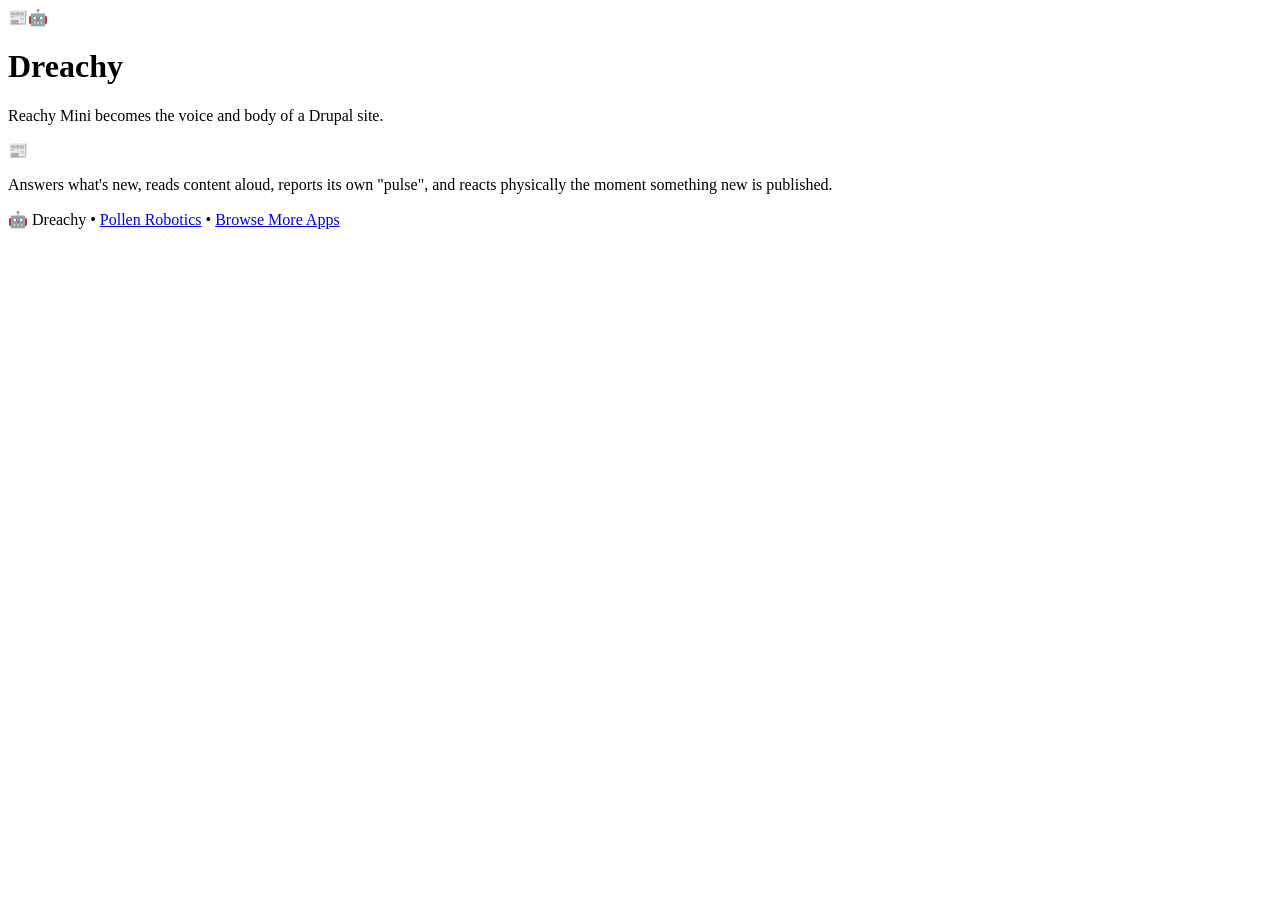
==== index.html @ 5aa5496b "feat: initial Dreachy app — Level 2 wrapper, Drupal tools, dashboard settings Dreachy(ReachyMiniApp)" ====
<!doctype html>
<html>

<head>
	<meta charset="utf-8" />
	<meta name="viewport" content="width=device-width" />
	<title> Dreachy </title>
	<link rel="stylesheet" href="style.css" />
</head>

<body>
	<div class="hero">
		<div class="hero-content">
			<div class="app-icon">📰🤖</div>
			<h1> Dreachy </h1>
			<p class="tagline">Reachy Mini becomes the voice and body of a Drupal site.</p>
		</div>
	</div>

	<div class="container">
		<div class="main-card">
			<div class="app-preview">
				<div class="preview-image">
					<div class="camera-feed">📰</div>
					<p>Answers what's new, reads content aloud, reports its own "pulse", and
						reacts physically the moment something new is published.</p>
				</div>
			</div>
		</div>
	</div>

	<div class="footer">
		<p>
			🤖 Dreachy •
			<a href="https://github.com/pollen-robotics" target="_blank">Pollen Robotics</a> •
			<a href="https://huggingface.co/spaces/pollen-robotics/reachy-mini-landing-page#apps" target="_blank">Browse More
				Apps</a>
		</p>
	</div>
</body>

</html>
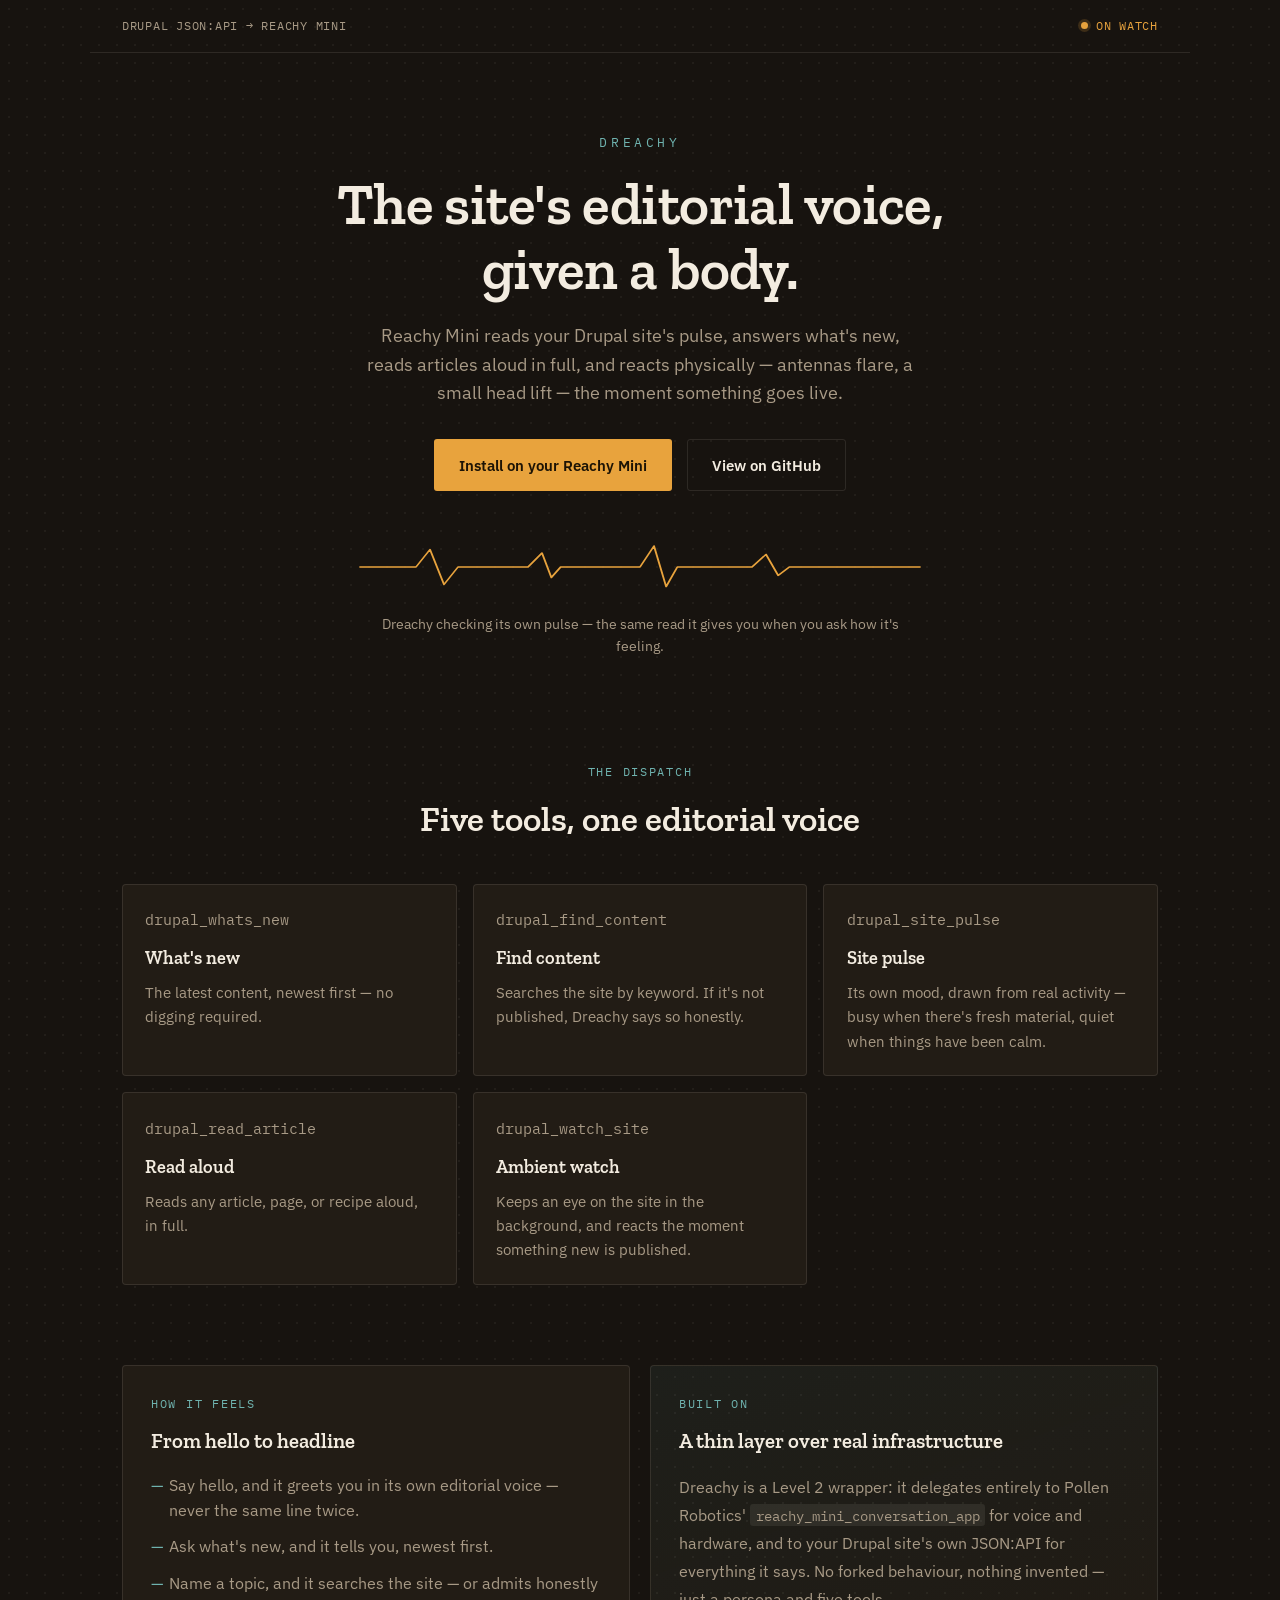
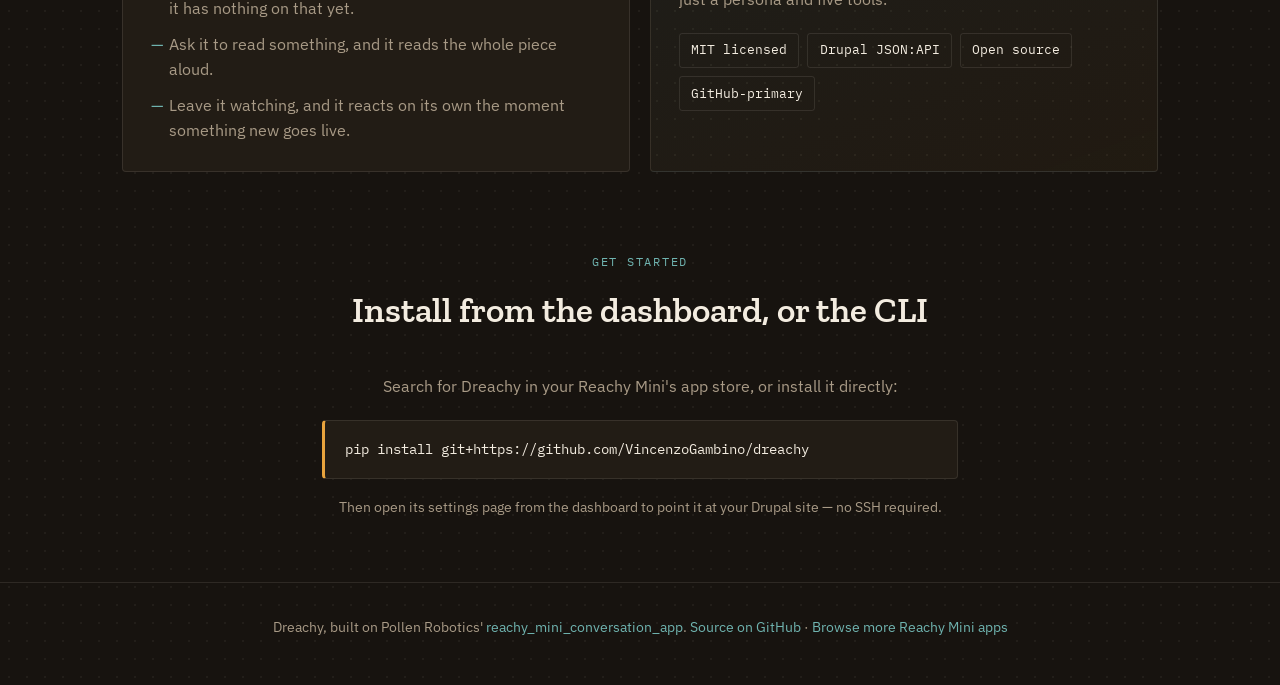
==== commit 56fce4be: "docs: landing page redesign, Drupal drop icon, known issues Space card emoji becomes the Drupal drop" ====
--- a/index.html
+++ b/index.html
@@ -1,42 +1,133 @@
 <!doctype html>
-<html>
+<html lang="en">
 
 <head>
 	<meta charset="utf-8" />
-	<meta name="viewport" content="width=device-width" />
-	<title> Dreachy </title>
+	<meta name="viewport" content="width=device-width, initial-scale=1" />
+	<title>Dreachy — The site's editorial voice, given a body.</title>
+	<meta name="description"
+		content="Dreachy is a Reachy Mini app that embodies a Drupal site: reads its pulse, answers what's new, reads articles aloud, and reacts the moment something's published." />
+	<link rel="preconnect" href="https://fonts.googleapis.com">
+	<link rel="preconnect" href="https://fonts.gstatic.com" crossorigin>
+	<link
+		href="https://fonts.googleapis.com/css2?family=Zilla+Slab:wght@500;600;700&family=IBM+Plex+Sans:wght@400;500;600&family=IBM+Plex+Mono:wght@400;500;600&display=swap"
+		rel="stylesheet">
 	<link rel="stylesheet" href="style.css" />
 </head>
 
 <body>
-	<div class="hero">
-		<div class="hero-content">
-			<div class="app-icon">📰🤖</div>
-			<h1> Dreachy </h1>
-			<p class="tagline">Reachy Mini becomes the voice and body of a Drupal site.</p>
-		</div>
+	<div class="wire-strip">
+		<span class="wire-route">DRUPAL JSON:API <span aria-hidden="true">&rarr;</span> REACHY MINI</span>
+		<span class="wire-status"><span class="dot" aria-hidden="true"></span>ON WATCH</span>
 	</div>
 
-	<div class="container">
-		<div class="main-card">
-			<div class="app-preview">
-				<div class="preview-image">
-					<div class="camera-feed">📰</div>
-					<p>Answers what's new, reads content aloud, reports its own "pulse", and
-						reacts physically the moment something new is published.</p>
-				</div>
+	<header class="hero">
+		<p class="mark">DREACHY</p>
+		<h1>The site's editorial voice,<br>given a body.</h1>
+		<p class="lede">
+			Reachy Mini reads your Drupal site's pulse, answers what's new, reads articles aloud in full, and
+			reacts physically — antennas flare, a small head lift — the moment something goes live.
+		</p>
+		<div class="hero-actions">
+			<a class="btn primary" href="#install">Install on your Reachy Mini</a>
+			<a class="btn ghost" href="https://github.com/VincenzoGambino/dreachy" target="_blank"
+				rel="noopener">View on GitHub</a>
+		</div>
+
+		<figure class="pulse" aria-hidden="true">
+			<svg viewBox="0 0 600 80" preserveAspectRatio="none">
+				<polyline class="pulse-line"
+					points="0,40 60,40 75,15 90,65 105,40 180,40 195,20 205,55 215,40 300,40 315,10 328,68 340,40 420,40 435,22 448,52 460,40 600,40" />
+			</svg>
+			<figcaption>Dreachy checking its own pulse — the same read it gives you when you ask how it's feeling.
+			</figcaption>
+		</figure>
+	</header>
+
+	<section class="capabilities" id="capabilities">
+		<p class="eyebrow">The dispatch</p>
+		<h2>Five tools, one editorial voice</h2>
+		<div class="capability-grid">
+			<article class="capability-card">
+				<p class="tool-tag">drupal_whats_new</p>
+				<h3>What's new</h3>
+				<p>The latest content, newest first — no digging required.</p>
+			</article>
+			<article class="capability-card">
+				<p class="tool-tag">drupal_find_content</p>
+				<h3>Find content</h3>
+				<p>Searches the site by keyword. If it's not published, Dreachy says so honestly.</p>
+			</article>
+			<article class="capability-card">
+				<p class="tool-tag">drupal_site_pulse</p>
+				<h3>Site pulse</h3>
+				<p>Its own mood, drawn from real activity — busy when there's fresh material, quiet when things
+					have been calm.</p>
+			</article>
+			<article class="capability-card">
+				<p class="tool-tag">drupal_read_article</p>
+				<h3>Read aloud</h3>
+				<p>Reads any article, page, or recipe aloud, in full.</p>
+			</article>
+			<article class="capability-card">
+				<p class="tool-tag">drupal_watch_site</p>
+				<h3>Ambient watch</h3>
+				<p>Keeps an eye on the site in the background, and reacts the moment something new is published.
+				</p>
+			</article>
+		</div>
+	</section>
+
+	<section class="dispatch">
+		<div class="dispatch-card">
+			<p class="eyebrow">How it feels</p>
+			<h3>From hello to headline</h3>
+			<ul class="dispatch-list">
+				<li>Say hello, and it greets you in its own editorial voice — never the same line twice.</li>
+				<li>Ask what's new, and it tells you, newest first.</li>
+				<li>Name a topic, and it searches the site — or admits honestly it has nothing on that yet.</li>
+				<li>Ask it to read something, and it reads the whole piece aloud.</li>
+				<li>Leave it watching, and it reacts on its own the moment something new goes live.</li>
+			</ul>
+		</div>
+		<div class="dispatch-card secondary">
+			<p class="eyebrow">Built on</p>
+			<h3>A thin layer over real infrastructure</h3>
+			<p class="dispatch-text">
+				Dreachy is a Level 2 wrapper: it delegates entirely to Pollen Robotics'
+				<code>reachy_mini_conversation_app</code> for voice and hardware, and to your Drupal site's own
+				JSON:API for everything it says. No forked behaviour, nothing invented — just a persona and five
+				tools.
+			</p>
+			<div class="tags">
+				<span class="tag">MIT licensed</span>
+				<span class="tag">Drupal JSON:API</span>
+				<span class="tag">Open source</span>
+				<span class="tag">GitHub-primary</span>
 			</div>
 		</div>
-	</div>
+	</section>
 
-	<div class="footer">
+	<section class="get-started" id="install">
+		<p class="eyebrow">Get started</p>
+		<h2>Install from the dashboard, or the CLI</h2>
+		<p class="intro">Search for Dreachy in your Reachy Mini's app store, or install it directly:</p>
+		<pre class="wire-block"><code>pip install git+https://github.com/VincenzoGambino/dreachy</code></pre>
+		<p class="note">Then open its settings page from the dashboard to point it at your Drupal site — no SSH
+			required.</p>
+	</section>
+
+	<footer class="footer">
 		<p>
-			🤖 Dreachy •
-			<a href="https://github.com/pollen-robotics" target="_blank">Pollen Robotics</a> •
-			<a href="https://huggingface.co/spaces/pollen-robotics/reachy-mini-landing-page#apps" target="_blank">Browse More
-				Apps</a>
+			Dreachy, built on Pollen Robotics'
+			<a href="https://github.com/pollen-robotics/reachy_mini_conversation_app" target="_blank"
+				rel="noopener">reachy_mini_conversation_app</a>.
+			<a href="https://github.com/VincenzoGambino/dreachy" target="_blank" rel="noopener">Source on
+				GitHub</a> ·
+			<a href="https://huggingface.co/spaces?q=reachy_mini" target="_blank" rel="noopener">Browse more Reachy
+				Mini apps</a>
 		</p>
-	</div>
+	</footer>
 </body>
 
-</html>+</html>
--- a/style.css
+++ b/style.css
@@ -0,0 +1,439 @@
+/* Dreachy — "night newsroom / wire dispatch" direction.
+   Warm ink-black, amber pulse + muted teal, slab serif + monospace wire
+   labels. Deliberately distinct from the cool blue-black/mint/gold,
+   glassy-sci-fi look of reachy_mini_conversation_app's own Space page. */
+
+:root {
+	--ink: #17130f;
+	--ink-panel: #221c15;
+	--paper: #f3ece0;
+	--pulse: #e8a33d;
+	--wire: #6fb3af;
+	--muted: #a89a86;
+	--border: rgba(243, 236, 224, 0.1);
+	font-family: "IBM Plex Sans", system-ui, -apple-system, sans-serif;
+}
+
+* {
+	margin: 0;
+	padding: 0;
+	box-sizing: border-box;
+}
+
+body {
+	background-color: var(--ink);
+	background-image:
+		radial-gradient(circle, rgba(243, 236, 224, 0.05) 1px, transparent 1px);
+	background-size: 18px 18px;
+	color: var(--paper);
+	min-height: 100vh;
+	line-height: 1.6;
+}
+
+a {
+	color: inherit;
+}
+
+code {
+	font-family: "IBM Plex Mono", monospace;
+}
+
+a:focus-visible,
+button:focus-visible {
+	outline: 2px solid var(--pulse);
+	outline-offset: 3px;
+}
+
+/* ---------------------------------------------------------------------
+   Wire strip — a thin dispatch masthead bar
+   --------------------------------------------------------------------- */
+
+.wire-strip {
+	display: flex;
+	align-items: center;
+	justify-content: space-between;
+	max-width: 1100px;
+	margin: 0 auto;
+	padding: 1rem clamp(1.25rem, 3vw, 2rem);
+	font-family: "IBM Plex Mono", monospace;
+	font-size: 0.78rem;
+	letter-spacing: 0.06em;
+	color: var(--muted);
+	border-bottom: 1px solid var(--border);
+}
+
+.wire-status {
+	display: inline-flex;
+	align-items: center;
+	gap: 0.5rem;
+	color: var(--pulse);
+}
+
+.wire-status .dot {
+	width: 7px;
+	height: 7px;
+	border-radius: 50%;
+	background: var(--pulse);
+	box-shadow: 0 0 0 3px rgba(232, 163, 61, 0.18);
+}
+
+/* ---------------------------------------------------------------------
+   Hero
+   --------------------------------------------------------------------- */
+
+.hero {
+	max-width: 780px;
+	margin: 0 auto;
+	padding: clamp(3rem, 7vw, 5rem) clamp(1.25rem, 3vw, 2rem) clamp(2rem, 4vw, 3rem);
+	text-align: center;
+}
+
+.hero .mark {
+	font-family: "IBM Plex Mono", monospace;
+	font-size: 0.8rem;
+	letter-spacing: 0.28em;
+	color: var(--wire);
+	margin-bottom: 1.25rem;
+}
+
+.hero h1 {
+	font-family: "Zilla Slab", serif;
+	font-weight: 600;
+	font-size: clamp(2.4rem, 5.5vw, 3.6rem);
+	line-height: 1.12;
+	letter-spacing: -0.01em;
+	margin-bottom: 1.25rem;
+}
+
+.hero .lede {
+	font-size: 1.1rem;
+	color: var(--muted);
+	max-width: 560px;
+	margin: 0 auto;
+}
+
+.hero-actions {
+	display: flex;
+	gap: 0.9rem;
+	justify-content: center;
+	flex-wrap: wrap;
+	margin: 2rem 0 3rem;
+}
+
+.btn {
+	display: inline-flex;
+	align-items: center;
+	justify-content: center;
+	padding: 0.8rem 1.5rem;
+	border-radius: 3px;
+	font-weight: 600;
+	font-size: 0.95rem;
+	border: 1px solid transparent;
+	text-decoration: none;
+	transition: transform 0.15s ease, border-color 0.15s ease, background 0.15s ease;
+}
+
+.btn.primary {
+	background: var(--pulse);
+	color: #1c1305;
+}
+
+.btn.primary:hover {
+	transform: translateY(-2px);
+	background: #f0b155;
+}
+
+.btn.ghost {
+	background: transparent;
+	border-color: var(--border);
+	color: var(--paper);
+}
+
+.btn.ghost:hover {
+	border-color: var(--wire);
+	transform: translateY(-2px);
+}
+
+/* Signature element: an EKG-style pulse line, drawing itself in once on
+   load, then settling to a slow idle breathe. Ties directly to
+   drupal_site_pulse — Dreachy checking its own heartbeat from real data. */
+.pulse {
+	max-width: 560px;
+	margin: 0 auto;
+}
+
+.pulse svg {
+	width: 100%;
+	height: 56px;
+	overflow: visible;
+}
+
+.pulse-line {
+	fill: none;
+	stroke: var(--pulse);
+	stroke-width: 2;
+	stroke-linecap: round;
+	stroke-linejoin: round;
+	stroke-dasharray: 900;
+	stroke-dashoffset: 900;
+	animation:
+		draw-pulse 1.6s ease-out forwards,
+		breathe-pulse 3.2s ease-in-out 1.6s infinite;
+}
+
+.pulse figcaption {
+	margin-top: 0.75rem;
+	font-size: 0.85rem;
+	color: var(--muted);
+}
+
+@keyframes draw-pulse {
+	to {
+		stroke-dashoffset: 0;
+	}
+}
+
+@keyframes breathe-pulse {
+
+	0%,
+	100% {
+		opacity: 1;
+	}
+
+	50% {
+		opacity: 0.55;
+	}
+}
+
+@media (prefers-reduced-motion: reduce) {
+	.pulse-line {
+		animation: none;
+		stroke-dashoffset: 0;
+	}
+}
+
+/* ---------------------------------------------------------------------
+   Capabilities
+   --------------------------------------------------------------------- */
+
+.capabilities {
+	max-width: 1100px;
+	margin: 0 auto;
+	padding: clamp(2rem, 5vw, 3.5rem) clamp(1.25rem, 3vw, 2rem);
+	text-align: center;
+}
+
+.eyebrow {
+	font-family: "IBM Plex Mono", monospace;
+	font-size: 0.78rem;
+	letter-spacing: 0.14em;
+	text-transform: uppercase;
+	color: var(--wire);
+	margin-bottom: 0.6rem;
+}
+
+.capabilities h2,
+.get-started h2 {
+	font-family: "Zilla Slab", serif;
+	font-weight: 600;
+	font-size: clamp(1.6rem, 3vw, 2.2rem);
+	margin-bottom: 2.25rem;
+}
+
+.capability-grid {
+	display: grid;
+	/* 280px forces a 3-up grid at this container's width, so five cards
+	   wrap 3+2 instead of a lopsided 4+1. */
+	grid-template-columns: repeat(auto-fit, minmax(280px, 1fr));
+	gap: 1rem;
+	text-align: left;
+}
+
+.capability-card {
+	background: var(--ink-panel);
+	border: 1px solid var(--border);
+	border-radius: 4px;
+	padding: 1.4rem;
+	transition: border-color 0.15s ease, transform 0.15s ease;
+}
+
+.capability-card:hover {
+	border-color: var(--pulse);
+	transform: translateY(-3px);
+}
+
+.tool-tag {
+	font-family: "IBM Plex Mono", monospace;
+	font-size: 0.75rem;
+	color: var(--pulse);
+	margin-bottom: 0.8rem;
+	word-break: break-word;
+}
+
+.capability-card h3 {
+	font-family: "Zilla Slab", serif;
+	font-weight: 600;
+	font-size: 1.15rem;
+	margin-bottom: 0.4rem;
+}
+
+.capability-card p {
+	color: var(--muted);
+	font-size: 0.95rem;
+}
+
+/* ---------------------------------------------------------------------
+   Dispatch / story section
+   --------------------------------------------------------------------- */
+
+.dispatch {
+	max-width: 1100px;
+	margin: 0 auto;
+	padding: clamp(1rem, 3vw, 1.5rem) clamp(1.25rem, 3vw, 2rem) clamp(2rem, 5vw, 3.5rem);
+	display: grid;
+	grid-template-columns: repeat(auto-fit, minmax(300px, 1fr));
+	gap: 1.25rem;
+}
+
+.dispatch-card {
+	background: var(--ink-panel);
+	border: 1px solid var(--border);
+	border-radius: 4px;
+	padding: 1.75rem;
+}
+
+.dispatch-card.secondary {
+	background: linear-gradient(160deg, rgba(111, 179, 175, 0.08), rgba(232, 163, 61, 0.05));
+}
+
+.dispatch-card h3 {
+	font-family: "Zilla Slab", serif;
+	font-weight: 600;
+	font-size: 1.3rem;
+	margin-bottom: 1rem;
+}
+
+.dispatch-list {
+	list-style: none;
+	display: grid;
+	gap: 0.7rem;
+	color: var(--muted);
+	font-size: 0.98rem;
+}
+
+.dispatch-list li {
+	padding-left: 1.1rem;
+	position: relative;
+}
+
+.dispatch-list li::before {
+	content: "—";
+	position: absolute;
+	left: 0;
+	color: var(--wire);
+}
+
+.dispatch-text {
+	color: var(--muted);
+	line-height: 1.75;
+	margin-bottom: 1.25rem;
+}
+
+.dispatch-text code {
+	background: rgba(243, 236, 224, 0.08);
+	padding: 0.1rem 0.35rem;
+	border-radius: 3px;
+	font-size: 0.9em;
+}
+
+.tags {
+	display: flex;
+	flex-wrap: wrap;
+	gap: 0.5rem;
+}
+
+.tag {
+	font-family: "IBM Plex Mono", monospace;
+	font-size: 0.8rem;
+	padding: 0.4rem 0.7rem;
+	border-radius: 3px;
+	border: 1px solid var(--border);
+	color: var(--paper);
+}
+
+/* ---------------------------------------------------------------------
+   Get started
+   --------------------------------------------------------------------- */
+
+.get-started {
+	max-width: 700px;
+	margin: 0 auto;
+	padding: clamp(1rem, 3vw, 1.5rem) clamp(1.25rem, 3vw, 2rem) clamp(3rem, 6vw, 4rem);
+	text-align: center;
+}
+
+.get-started .intro {
+	color: var(--muted);
+	margin-bottom: 1.25rem;
+}
+
+.wire-block {
+	background: var(--ink-panel);
+	border: 1px solid var(--border);
+	border-left: 3px solid var(--pulse);
+	border-radius: 4px;
+	padding: 1rem 1.25rem;
+	text-align: left;
+	overflow-x: auto;
+	font-size: 0.9rem;
+	color: var(--paper);
+	margin-bottom: 1rem;
+}
+
+.note {
+	color: var(--muted);
+	font-size: 0.9rem;
+}
+
+/* ---------------------------------------------------------------------
+   Footer
+   --------------------------------------------------------------------- */
+
+.footer {
+	text-align: center;
+	color: var(--muted);
+	font-size: 0.9rem;
+	padding: 2rem 1.25rem 3rem;
+	border-top: 1px solid var(--border);
+}
+
+.footer a {
+	color: var(--wire);
+	text-decoration: none;
+	border-bottom: 1px solid transparent;
+}
+
+.footer a:hover {
+	border-color: var(--wire);
+}
+
+/* ---------------------------------------------------------------------
+   Responsive
+   --------------------------------------------------------------------- */
+
+@media (max-width: 640px) {
+	.wire-strip {
+		flex-direction: column;
+		gap: 0.4rem;
+		text-align: center;
+	}
+
+	.hero-actions {
+		flex-direction: column;
+		width: 100%;
+	}
+
+	.btn {
+		width: 100%;
+	}
+}
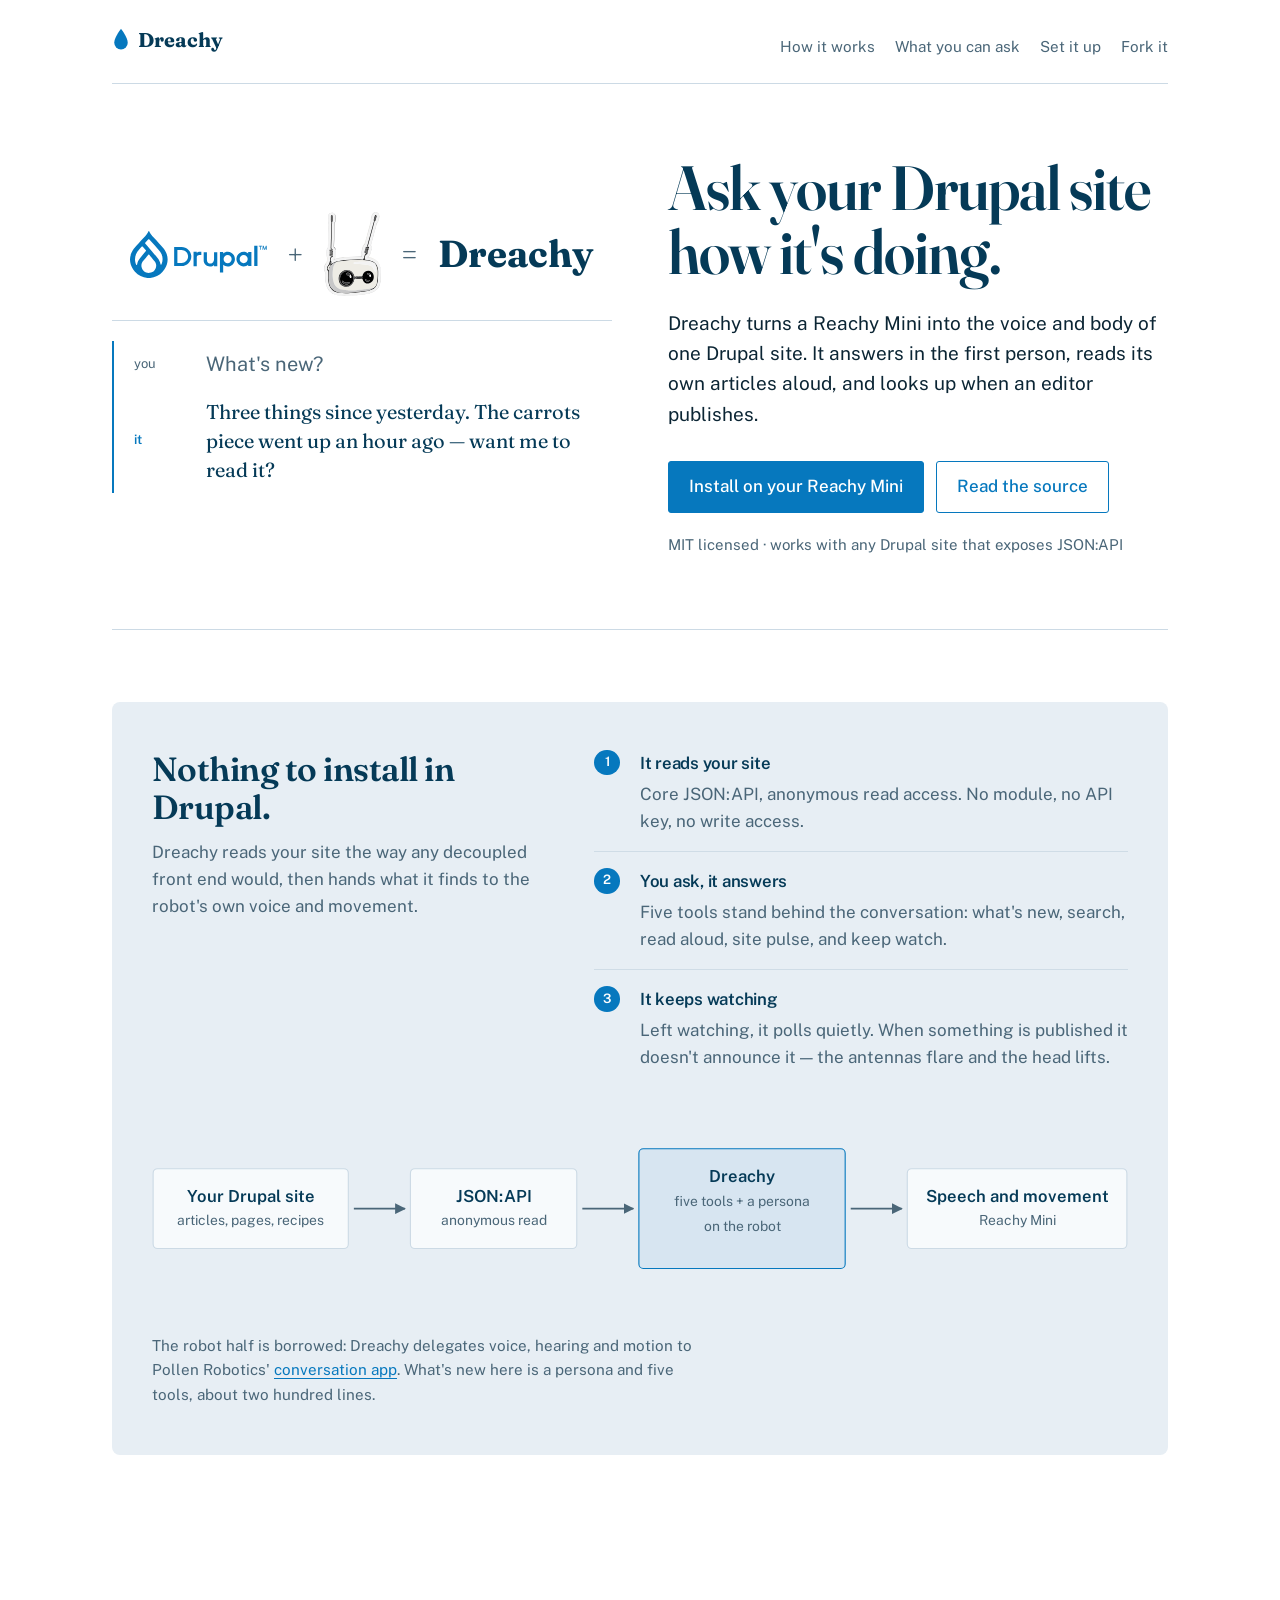
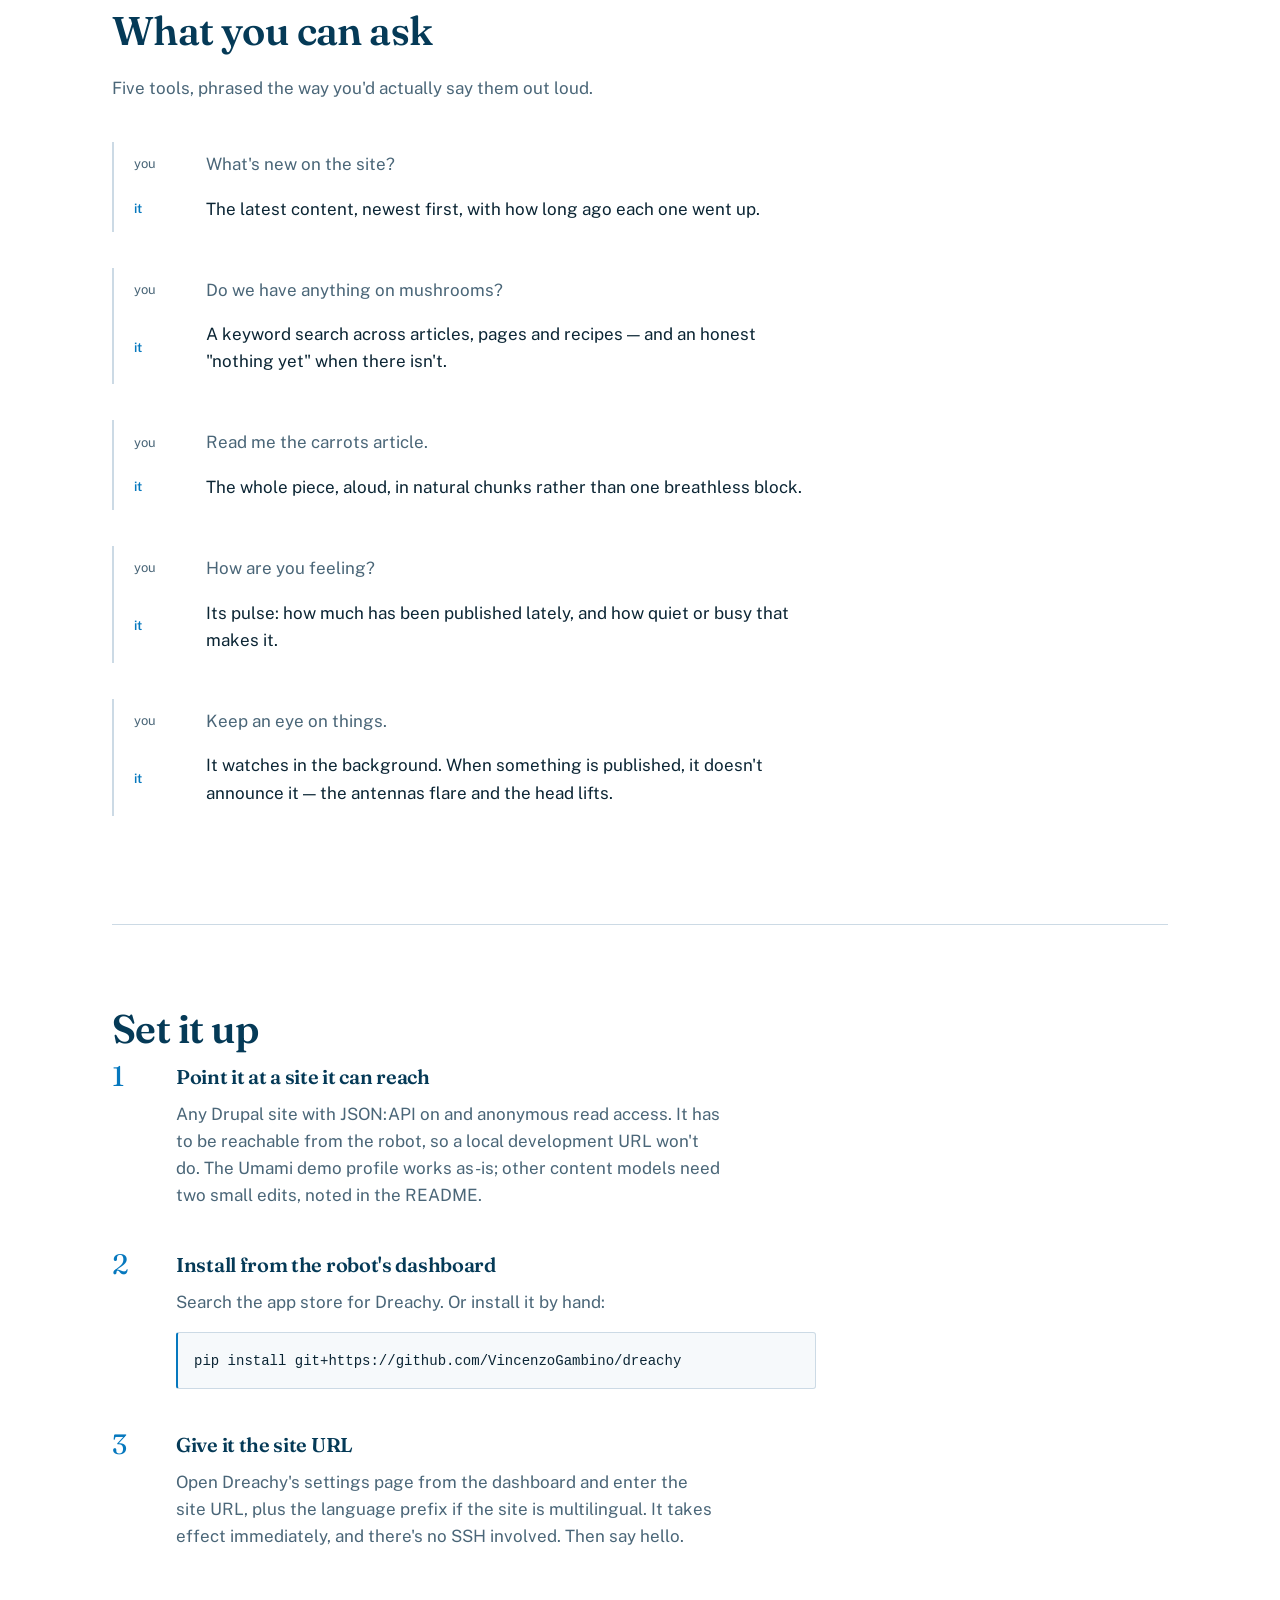
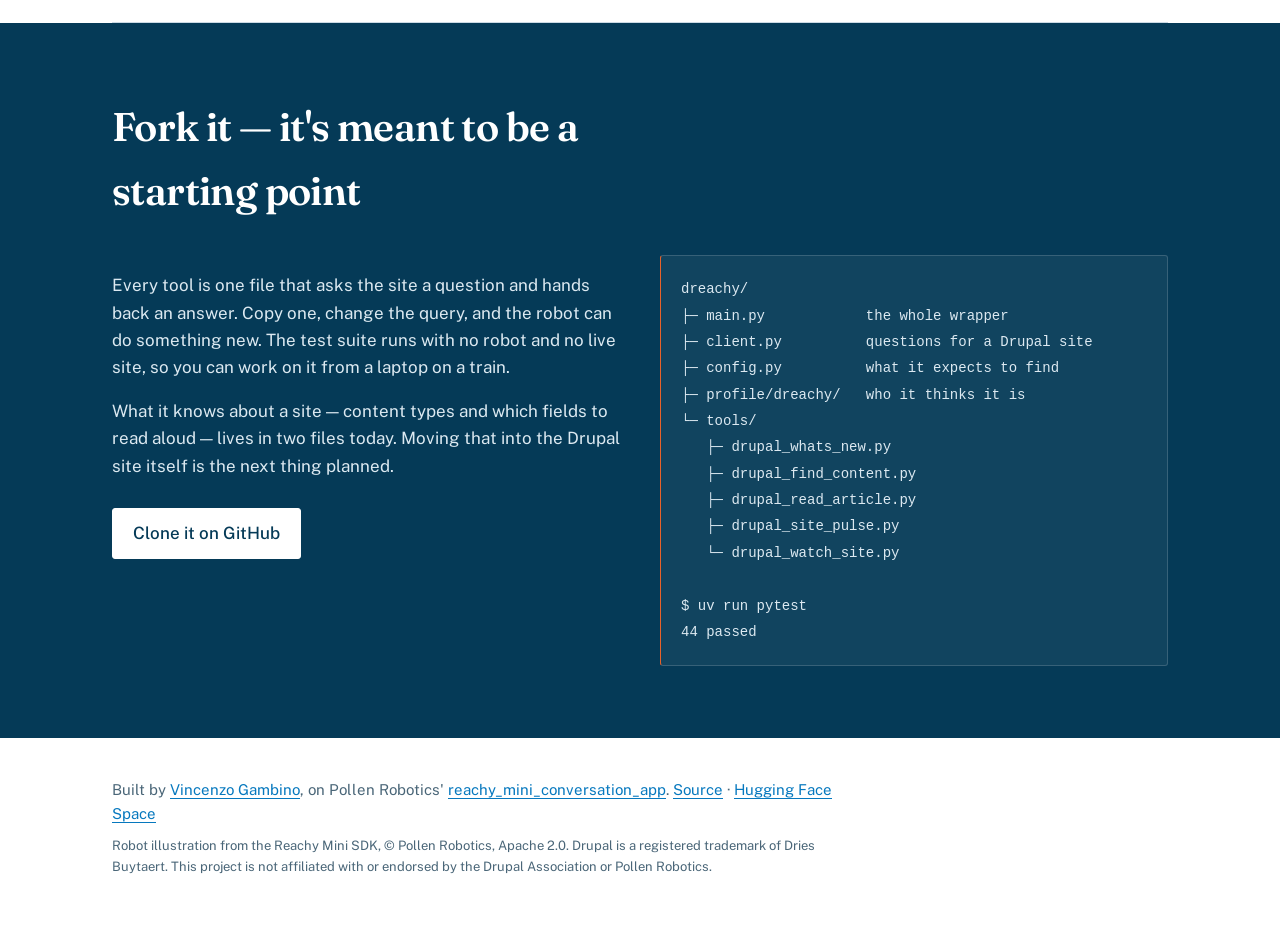
==== commit 9416382d: "docs: rebuild the landing page around the Drupal and Reachy marks Two-column hero leading with the D" ====
--- a/index.html
+++ b/index.html
@@ -4,128 +4,276 @@
 <head>
 	<meta charset="utf-8" />
 	<meta name="viewport" content="width=device-width, initial-scale=1" />
-	<title>Dreachy — The site's editorial voice, given a body.</title>
+	<title>Dreachy — ask your Drupal site how it's doing</title>
 	<meta name="description"
-		content="Dreachy is a Reachy Mini app that embodies a Drupal site: reads its pulse, answers what's new, reads articles aloud, and reacts the moment something's published." />
+		content="Dreachy gives a Drupal site a voice and a body on a Reachy Mini robot: ask what's new, have an article read aloud, and watch it react the moment something is published." />
 	<link rel="preconnect" href="https://fonts.googleapis.com">
 	<link rel="preconnect" href="https://fonts.gstatic.com" crossorigin>
 	<link
-		href="https://fonts.googleapis.com/css2?family=Zilla+Slab:wght@500;600;700&family=IBM+Plex+Sans:wght@400;500;600&family=IBM+Plex+Mono:wght@400;500;600&display=swap"
+		href="https://fonts.googleapis.com/css2?family=Fraunces:opsz,wght@9..144,400;9..144,600;9..144,700&family=Public+Sans:wght@400;500;600&display=swap"
 		rel="stylesheet">
+	<link rel="icon"
+		href="data:image/svg+xml,%3Csvg xmlns='http://www.w3.org/2000/svg' viewBox='0 0 24 32'%3E%3Cpath fill='%230678be' d='M12 1C12 1 3 12.4 3 19.6A9 9 0 0 0 21 19.6C21 12.4 12 1 12 1Z'/%3E%3C/svg%3E" />
 	<link rel="stylesheet" href="style.css" />
 </head>
 
 <body>
-	<div class="wire-strip">
-		<span class="wire-route">DRUPAL JSON:API <span aria-hidden="true">&rarr;</span> REACHY MINI</span>
-		<span class="wire-status"><span class="dot" aria-hidden="true"></span>ON WATCH</span>
-	</div>
-
-	<header class="hero">
-		<p class="mark">DREACHY</p>
-		<h1>The site's editorial voice,<br>given a body.</h1>
-		<p class="lede">
-			Reachy Mini reads your Drupal site's pulse, answers what's new, reads articles aloud in full, and
-			reacts physically — antennas flare, a small head lift — the moment something goes live.
+	<a class="skip" href="#main">Skip to content</a>
+
+	<header class="masthead">
+		<a class="wordmark" href="#main">
+			<svg class="drop" viewBox="0 0 24 32" aria-hidden="true" focusable="false">
+				<path d="M12 1C12 1 3 12.4 3 19.6A9 9 0 0 0 21 19.6C21 12.4 12 1 12 1Z" />
+			</svg>
+			<span>Dreachy</span>
+		</a>
+		<nav aria-label="Primary">
+			<a href="#how">How it works</a>
+			<a href="#ask">What you can ask</a>
+			<a href="#setup">Set it up</a>
+			<a href="#fork">Fork it</a>
+		</nav>
+	</header>
+
+	<main id="main">
+		<section class="hero">
+			<div class="hero-copy">
+				<h1>Ask your Drupal site how it's doing.</h1>
+				<p class="lede">
+					Dreachy turns a Reachy Mini into the voice and body of one Drupal site. It answers in the
+					first person, reads its own articles aloud, and looks up when an editor publishes.
+				</p>
+
+				<div class="actions">
+					<a class="button primary" href="https://huggingface.co/spaces/VincenzoGambino/dreachy">Install on
+						your Reachy Mini</a>
+					<a class="button" href="https://github.com/VincenzoGambino/dreachy">Read the source</a>
+				</div>
+				<p class="fineprint">MIT licensed · works with any Drupal site that exposes JSON:API</p>
+			</div>
+
+			<aside class="hero-panel">
+				<div class="equation">
+					<div class="equation-row">
+						<div class="term">
+							<img class="lockup" src="assets/drupal-logo.svg" alt="The Drupal logo" width="150"
+								height="53" />
+						</div>
+						<span class="operator" aria-hidden="true">+</span>
+						<div class="term">
+							<img src="assets/reachy-mini-head.svg" alt="A Reachy Mini robot" width="96" height="96" />
+						</div>
+						<span class="operator" aria-hidden="true">=</span>
+						<div class="term result">
+							<span class="result-mark">Dreachy</span>
+						</div>
+					</div>
+				</div>
+
+				<div class="exchange hero-exchange">
+					<p class="turn you"><span class="who">you</span><span class="said">What's new?</span></p>
+					<p class="turn it reveal"><span class="who">it</span><span class="said">Three things since
+							yesterday. The carrots piece went up an hour ago — want me to read it?</span></p>
+				</div>
+			</aside>
+		</section>
+
+		<section id="how" class="panel">
+			<div class="panel-inner">
+				<div class="panel-lead">
+					<h2>Nothing to install in Drupal.</h2>
+					<p class="intro">
+						Dreachy reads your site the way any decoupled front end would, then hands what it finds to
+						the robot's own voice and movement.
+					</p>
+				</div>
+
+				<ol class="numbered">
+					<li>
+						<h3>It reads your site</h3>
+						<p>Core JSON:API, anonymous read access. No module, no API key, no write access.</p>
+					</li>
+					<li>
+						<h3>You ask, it answers</h3>
+						<p>Five tools stand behind the conversation: what's new, search, read aloud, site pulse,
+							and keep watch.</p>
+					</li>
+					<li>
+						<h3>It keeps watching</h3>
+						<p>Left watching, it polls quietly. When something is published it doesn't announce it —
+							the antennas flare and the head lifts.</p>
+					</li>
+				</ol>
+			</div>
+
+			<figure class="flow">
+				<svg viewBox="0 0 880 150" role="img"
+					aria-label="A Drupal site is read over JSON:API by five Dreachy tools, which drive the robot's speech and movement.">
+					<defs>
+						<marker id="arrow" viewBox="0 0 10 10" refX="9" refY="5" markerWidth="7" markerHeight="7"
+							orient="auto-start-reverse">
+							<path d="M0 0 L10 5 L0 10 z" />
+						</marker>
+					</defs>
+
+					<g class="node">
+						<rect x="1" y="34" width="176" height="72" rx="4" />
+						<text x="89" y="64">Your Drupal site</text>
+						<text x="89" y="85" class="sub">articles, pages, recipes</text>
+					</g>
+					<line x1="182" y1="70" x2="228" y2="70" marker-end="url(#arrow)" />
+
+					<g class="node">
+						<rect x="233" y="34" width="150" height="72" rx="4" />
+						<text x="308" y="64">JSON:API</text>
+						<text x="308" y="85" class="sub">anonymous read</text>
+					</g>
+					<line x1="388" y1="70" x2="434" y2="70" marker-end="url(#arrow)" />
+
+					<g class="node accent">
+						<rect x="439" y="16" width="186" height="108" rx="4" />
+						<text x="532" y="46">Dreachy</text>
+						<text x="532" y="68" class="sub">five tools + a persona</text>
+						<text x="532" y="90" class="sub">on the robot</text>
+					</g>
+					<line x1="630" y1="70" x2="676" y2="70" marker-end="url(#arrow)" />
+
+					<g class="node">
+						<rect x="681" y="34" width="198" height="72" rx="4" />
+						<text x="780" y="64">Speech and movement</text>
+						<text x="780" y="85" class="sub">Reachy Mini</text>
+					</g>
+				</svg>
+
+				<ol class="flow-stack">
+					<li><strong>Your Drupal site</strong><span>articles, pages, recipes</span></li>
+					<li><strong>JSON:API</strong><span>anonymous read</span></li>
+					<li class="accent"><strong>Dreachy</strong><span>five tools + a persona, on the robot</span></li>
+					<li><strong>Speech and movement</strong><span>Reachy Mini</span></li>
+				</ol>
+
+				<figcaption>
+					The robot half is borrowed: Dreachy delegates voice, hearing and motion to Pollen Robotics'
+					<a href="https://github.com/pollen-robotics/reachy_mini_conversation_app">conversation app</a>.
+					What's new here is a persona and five tools, about two hundred lines.
+				</figcaption>
+			</figure>
+		</section>
+
+		<section id="ask">
+			<h2>What you can ask</h2>
+			<p class="intro">Five tools, phrased the way you'd actually say them out loud.</p>
+
+			<div class="exchange">
+				<p class="turn you"><span class="who">you</span><span class="said">What's new on the site?</span></p>
+				<p class="turn it"><span class="who">it</span><span class="said">The latest content, newest first,
+						with how long ago each one went up.</span></p>
+			</div>
+
+			<div class="exchange">
+				<p class="turn you"><span class="who">you</span><span class="said">Do we have anything on
+						mushrooms?</span></p>
+				<p class="turn it"><span class="who">it</span><span class="said">A keyword search across articles,
+						pages and recipes — and an honest "nothing yet" when there isn't.</span></p>
+			</div>
+
+			<div class="exchange">
+				<p class="turn you"><span class="who">you</span><span class="said">Read me the carrots
+						article.</span></p>
+				<p class="turn it"><span class="who">it</span><span class="said">The whole piece, aloud, in natural
+						chunks rather than one breathless block.</span></p>
+			</div>
+
+			<div class="exchange">
+				<p class="turn you"><span class="who">you</span><span class="said">How are you feeling?</span></p>
+				<p class="turn it"><span class="who">it</span><span class="said">Its pulse: how much has been
+						published lately, and how quiet or busy that makes it.</span></p>
+			</div>
+
+			<div class="exchange">
+				<p class="turn you"><span class="who">you</span><span class="said">Keep an eye on things.</span></p>
+				<p class="turn it"><span class="who">it</span><span class="said">It watches in the background. When
+						something is published, it doesn't announce it — the antennas flare and the head
+						lifts.</span></p>
+			</div>
+		</section>
+
+		<section id="setup" class="band">
+			<h2>Set it up</h2>
+			<ol class="steps">
+				<li>
+					<h3>Point it at a site it can reach</h3>
+					<p>
+						Any Drupal site with JSON:API on and anonymous read access. It has to be reachable from
+						the robot, so a local development URL won't do. The Umami demo profile works as-is; other
+						content models need two small edits, noted in the README.
+					</p>
+				</li>
+				<li>
+					<h3>Install from the robot's dashboard</h3>
+					<p>
+						Search the app store for Dreachy. Or install it by hand:
+					</p>
+					<pre><code>pip install git+https://github.com/VincenzoGambino/dreachy</code></pre>
+				</li>
+				<li>
+					<h3>Give it the site URL</h3>
+					<p>
+						Open Dreachy's settings page from the dashboard and enter the site URL, plus the language
+						prefix if the site is multilingual. It takes effect immediately, and there's no SSH
+						involved. Then say hello.
+					</p>
+				</li>
+			</ol>
+		</section>
+
+		<section id="fork" class="dark">
+			<h2>Fork it — it's meant to be a starting point</h2>
+			<div class="fork-grid">
+				<div>
+					<p>
+						Every tool is one file that asks the site a question and hands back an answer. Copy one,
+						change the query, and the robot can do something new. The test suite runs with no robot and
+						no live site, so you can work on it from a laptop on a train.
+					</p>
+					<p>
+						What it knows about a site — content types and which fields to read aloud — lives in two
+						files today. Moving that into the Drupal site itself is the next thing planned.
+					</p>
+					<p class="fork-actions">
+						<a class="button primary" href="https://github.com/VincenzoGambino/dreachy">Clone it on
+							GitHub</a>
+					</p>
+				</div>
+				<pre class="tree"><code>dreachy/
+├─ main.py            the whole wrapper
+├─ client.py          questions for a Drupal site
+├─ config.py          what it expects to find
+├─ profile/dreachy/   who it thinks it is
+└─ tools/
+   ├─ drupal_whats_new.py
+   ├─ drupal_find_content.py
+   ├─ drupal_read_article.py
+   ├─ drupal_site_pulse.py
+   └─ drupal_watch_site.py
+
+$ uv run pytest
+44 passed</code></pre>
+			</div>
+		</section>
+	</main>
+
+	<footer class="colophon">
+		<p>
+			Built by <a href="https://www.gambinovincenzo.com/">Vincenzo Gambino</a>, on Pollen Robotics'
+			<a href="https://github.com/pollen-robotics/reachy_mini_conversation_app">reachy_mini_conversation_app</a>.
+			<a href="https://github.com/VincenzoGambino/dreachy">Source</a> ·
+			<a href="https://huggingface.co/spaces/VincenzoGambino/dreachy">Hugging Face Space</a>
 		</p>
-		<div class="hero-actions">
-			<a class="btn primary" href="#install">Install on your Reachy Mini</a>
-			<a class="btn ghost" href="https://github.com/VincenzoGambino/dreachy" target="_blank"
-				rel="noopener">View on GitHub</a>
-		</div>
-
-		<figure class="pulse" aria-hidden="true">
-			<svg viewBox="0 0 600 80" preserveAspectRatio="none">
-				<polyline class="pulse-line"
-					points="0,40 60,40 75,15 90,65 105,40 180,40 195,20 205,55 215,40 300,40 315,10 328,68 340,40 420,40 435,22 448,52 460,40 600,40" />
-			</svg>
-			<figcaption>Dreachy checking its own pulse — the same read it gives you when you ask how it's feeling.
-			</figcaption>
-		</figure>
-	</header>
-
-	<section class="capabilities" id="capabilities">
-		<p class="eyebrow">The dispatch</p>
-		<h2>Five tools, one editorial voice</h2>
-		<div class="capability-grid">
-			<article class="capability-card">
-				<p class="tool-tag">drupal_whats_new</p>
-				<h3>What's new</h3>
-				<p>The latest content, newest first — no digging required.</p>
-			</article>
-			<article class="capability-card">
-				<p class="tool-tag">drupal_find_content</p>
-				<h3>Find content</h3>
-				<p>Searches the site by keyword. If it's not published, Dreachy says so honestly.</p>
-			</article>
-			<article class="capability-card">
-				<p class="tool-tag">drupal_site_pulse</p>
-				<h3>Site pulse</h3>
-				<p>Its own mood, drawn from real activity — busy when there's fresh material, quiet when things
-					have been calm.</p>
-			</article>
-			<article class="capability-card">
-				<p class="tool-tag">drupal_read_article</p>
-				<h3>Read aloud</h3>
-				<p>Reads any article, page, or recipe aloud, in full.</p>
-			</article>
-			<article class="capability-card">
-				<p class="tool-tag">drupal_watch_site</p>
-				<h3>Ambient watch</h3>
-				<p>Keeps an eye on the site in the background, and reacts the moment something new is published.
-				</p>
-			</article>
-		</div>
-	</section>
-
-	<section class="dispatch">
-		<div class="dispatch-card">
-			<p class="eyebrow">How it feels</p>
-			<h3>From hello to headline</h3>
-			<ul class="dispatch-list">
-				<li>Say hello, and it greets you in its own editorial voice — never the same line twice.</li>
-				<li>Ask what's new, and it tells you, newest first.</li>
-				<li>Name a topic, and it searches the site — or admits honestly it has nothing on that yet.</li>
-				<li>Ask it to read something, and it reads the whole piece aloud.</li>
-				<li>Leave it watching, and it reacts on its own the moment something new goes live.</li>
-			</ul>
-		</div>
-		<div class="dispatch-card secondary">
-			<p class="eyebrow">Built on</p>
-			<h3>A thin layer over real infrastructure</h3>
-			<p class="dispatch-text">
-				Dreachy is a Level 2 wrapper: it delegates entirely to Pollen Robotics'
-				<code>reachy_mini_conversation_app</code> for voice and hardware, and to your Drupal site's own
-				JSON:API for everything it says. No forked behaviour, nothing invented — just a persona and five
-				tools.
-			</p>
-			<div class="tags">
-				<span class="tag">MIT licensed</span>
-				<span class="tag">Drupal JSON:API</span>
-				<span class="tag">Open source</span>
-				<span class="tag">GitHub-primary</span>
-			</div>
-		</div>
-	</section>
-
-	<section class="get-started" id="install">
-		<p class="eyebrow">Get started</p>
-		<h2>Install from the dashboard, or the CLI</h2>
-		<p class="intro">Search for Dreachy in your Reachy Mini's app store, or install it directly:</p>
-		<pre class="wire-block"><code>pip install git+https://github.com/VincenzoGambino/dreachy</code></pre>
-		<p class="note">Then open its settings page from the dashboard to point it at your Drupal site — no SSH
-			required.</p>
-	</section>
-
-	<footer class="footer">
-		<p>
-			Dreachy, built on Pollen Robotics'
-			<a href="https://github.com/pollen-robotics/reachy_mini_conversation_app" target="_blank"
-				rel="noopener">reachy_mini_conversation_app</a>.
-			<a href="https://github.com/VincenzoGambino/dreachy" target="_blank" rel="noopener">Source on
-				GitHub</a> ·
-			<a href="https://huggingface.co/spaces?q=reachy_mini" target="_blank" rel="noopener">Browse more Reachy
-				Mini apps</a>
+		<p class="legal">
+			Robot illustration from the Reachy Mini SDK, © Pollen Robotics, Apache 2.0.
+			Drupal is a registered trademark of Dries Buytaert. This project is not affiliated with or
+			endorsed by the Drupal Association or Pollen Robotics.
 		</p>
 	</footer>
 </body>
--- a/style.css
+++ b/style.css
@@ -1,439 +1,740 @@
-/* Dreachy — "night newsroom / wire dispatch" direction.
-   Warm ink-black, amber pulse + muted teal, slab serif + monospace wire
-   labels. Deliberately distinct from the cool blue-black/mint/gold,
-   glassy-sci-fi look of reachy_mini_conversation_app's own Space page. */
-
 :root {
-	--ink: #17130f;
-	--ink-panel: #221c15;
-	--paper: #f3ece0;
-	--pulse: #e8a33d;
-	--wire: #6fb3af;
-	--muted: #a89a86;
-	--border: rgba(243, 236, 224, 0.1);
-	font-family: "IBM Plex Sans", system-ui, -apple-system, sans-serif;
-}
-
-* {
+	--paper: #ffffff;
+	--ink: #0b2534;
+	--blue: #0678be;
+	--navy: #053a57;
+	--signal: #e8622a;
+	--rule: #ccdae5;
+	--muted: #4a6678;
+
+	--measure: 34rem;
+	--spine: min(66rem, 100% - 3rem);
+}
+
+*,
+*::before,
+*::after {
+	box-sizing: border-box;
+}
+
+html {
+	-webkit-text-size-adjust: 100%;
+}
+
+body {
 	margin: 0;
-	padding: 0;
-	box-sizing: border-box;
-}
-
-body {
-	background-color: var(--ink);
-	background-image:
-		radial-gradient(circle, rgba(243, 236, 224, 0.05) 1px, transparent 1px);
-	background-size: 18px 18px;
-	color: var(--paper);
-	min-height: 100vh;
+	background: var(--paper);
+	color: var(--ink);
+	font-family: "Public Sans", system-ui, sans-serif;
+	font-size: 1.0625rem;
 	line-height: 1.6;
+	text-underline-offset: 0.2em;
+}
+
+h1,
+h2,
+h3 {
+	font-family: Fraunces, Georgia, serif;
+	font-weight: 600;
+	color: var(--navy);
+	letter-spacing: -0.015em;
+	margin: 0;
 }
 
 a {
-	color: inherit;
-}
-
-code {
-	font-family: "IBM Plex Mono", monospace;
-}
-
-a:focus-visible,
-button:focus-visible {
-	outline: 2px solid var(--pulse);
+	color: var(--blue);
+	text-decoration-thickness: 1px;
+}
+
+a:hover {
+	color: var(--navy);
+}
+
+:focus-visible {
+	outline: 2px solid var(--signal);
 	outline-offset: 3px;
 }
 
-/* ---------------------------------------------------------------------
-   Wire strip — a thin dispatch masthead bar
-   --------------------------------------------------------------------- */
-
-.wire-strip {
+.skip {
+	position: absolute;
+	left: -9999px;
+}
+
+.skip:focus {
+	left: 1rem;
+	top: 1rem;
+	z-index: 2;
+	background: #fff;
+	padding: 0.5rem 0.75rem;
+	border-radius: 3px;
+}
+
+/* --- masthead ------------------------------------------------------- */
+
+.masthead {
+	width: var(--spine);
+	margin: 0 auto;
+	padding: 1.5rem 0;
 	display: flex;
-	align-items: center;
+	flex-wrap: wrap;
+	gap: 0.75rem 1.5rem;
+	align-items: baseline;
 	justify-content: space-between;
-	max-width: 1100px;
-	margin: 0 auto;
-	padding: 1rem clamp(1.25rem, 3vw, 2rem);
-	font-family: "IBM Plex Mono", monospace;
-	font-size: 0.78rem;
-	letter-spacing: 0.06em;
-	color: var(--muted);
-	border-bottom: 1px solid var(--border);
-}
-
-.wire-status {
+	border-bottom: 1px solid var(--rule);
+}
+
+.wordmark {
 	display: inline-flex;
 	align-items: center;
 	gap: 0.5rem;
-	color: var(--pulse);
-}
-
-.wire-status .dot {
-	width: 7px;
-	height: 7px;
-	border-radius: 50%;
-	background: var(--pulse);
-	box-shadow: 0 0 0 3px rgba(232, 163, 61, 0.18);
-}
-
-/* ---------------------------------------------------------------------
-   Hero
-   --------------------------------------------------------------------- */
+	font-family: Fraunces, Georgia, serif;
+	font-size: 1.25rem;
+	font-weight: 700;
+	color: var(--navy);
+	text-decoration: none;
+}
+
+.drop {
+	width: 0.9em;
+	height: 1.2em;
+	fill: var(--blue);
+}
+
+.masthead nav {
+	display: flex;
+	flex-wrap: wrap;
+	gap: 1.25rem;
+	font-size: 0.95rem;
+}
+
+.masthead nav a {
+	color: var(--muted);
+	text-decoration: none;
+}
+
+.masthead nav a:hover {
+	color: var(--blue);
+	text-decoration: underline;
+}
+
+/* --- shared section rhythm ------------------------------------------ */
+
+main {
+	width: var(--spine);
+	margin: 0 auto;
+}
+
+section {
+	padding: 4.5rem 0;
+	border-bottom: 1px solid var(--rule);
+}
+
+section:last-child {
+	border-bottom: 0;
+}
+
+section h2 {
+	font-size: clamp(1.75rem, 3.4vw, 2.5rem);
+	max-width: 22ch;
+}
+
+.intro {
+	max-width: var(--measure);
+	color: var(--muted);
+	margin: 0.75rem 0 2.5rem;
+}
+
+/* --- hero ------------------------------------------------------------ */
 
 .hero {
-	max-width: 780px;
-	margin: 0 auto;
-	padding: clamp(3rem, 7vw, 5rem) clamp(1.25rem, 3vw, 2rem) clamp(2rem, 4vw, 3rem);
-	text-align: center;
-}
-
-.hero .mark {
-	font-family: "IBM Plex Mono", monospace;
-	font-size: 0.8rem;
-	letter-spacing: 0.28em;
-	color: var(--wire);
-	margin-bottom: 1.25rem;
+	padding-top: 4.5rem;
+	display: grid;
+	grid-template-columns: minmax(0, 1fr) minmax(0, 1fr);
+	gap: 3.5rem;
+	align-items: center;
+}
+
+/* The marks lead; the headline follows. DOM order keeps the h1 first for
+   screen readers and search engines. */
+.hero-panel {
+	order: -1;
+}
+
+.hero-panel {
+	padding: 0;
 }
 
 .hero h1 {
-	font-family: "Zilla Slab", serif;
-	font-weight: 600;
-	font-size: clamp(2.4rem, 5.5vw, 3.6rem);
-	line-height: 1.12;
-	letter-spacing: -0.01em;
-	margin-bottom: 1.25rem;
-}
-
-.hero .lede {
-	font-size: 1.1rem;
-	color: var(--muted);
-	max-width: 560px;
-	margin: 0 auto;
-}
-
-.hero-actions {
+	font-size: clamp(2.5rem, 5vw, 3.9rem);
+	line-height: 1.02;
+	font-variation-settings: "opsz" 120;
+}
+
+.lede {
+	max-width: var(--measure);
+	margin: 1.5rem 0 0;
+	font-size: 1.1875rem;
+}
+
+.fineprint {
+	color: var(--muted);
+	font-size: 0.9375rem;
+	margin: 1.25rem 0 0;
+}
+
+/* --- the page's one repeating device: an exchange -------------------- */
+
+.exchange {
+	margin: 2.25rem 0;
+	max-width: 44rem;
+	border-left: 2px solid var(--rule);
+}
+
+.hero-exchange {
+	margin: 1.25rem 0 0.5rem;
+	border-left-color: var(--blue);
+	max-width: none;
+}
+
+.turn {
 	display: flex;
-	gap: 0.9rem;
-	justify-content: center;
-	flex-wrap: wrap;
-	margin: 2rem 0 3rem;
-}
-
-.btn {
+	gap: 1.25rem;
+	margin: 0;
+	padding: 0.55rem 0 0.55rem 1.25rem;
+}
+
+.who {
+	flex: 0 0 3.25rem;
 	display: inline-flex;
 	align-items: center;
+	gap: 0.3rem;
+	color: var(--muted);
+	font-size: 0.8125rem;
+	line-height: 1.9;
+}
+
+.turn.it .who {
+	color: var(--blue);
+	font-weight: 600;
+}
+
+.said {
+	flex: 1;
+}
+
+.turn.you .said {
+	color: var(--muted);
+}
+
+.hero-exchange .said {
+	font-size: 1.25rem;
+	line-height: 1.45;
+}
+
+.hero-exchange .turn.it .said {
+	font-family: Fraunces, Georgia, serif;
+	color: var(--navy);
+}
+
+/* --- the equation --------------------------------------------------- */
+
+.equation {
+	margin: 0;
+	padding: 0 0 1.5rem;
+	border-bottom: 1px solid var(--rule);
+}
+
+.equation-row {
+	display: flex;
+	align-items: center;
 	justify-content: center;
-	padding: 0.8rem 1.5rem;
-	border-radius: 3px;
-	font-weight: 600;
-	font-size: 0.95rem;
-	border: 1px solid transparent;
-	text-decoration: none;
-	transition: transform 0.15s ease, border-color 0.15s ease, background 0.15s ease;
-}
-
-.btn.primary {
-	background: var(--pulse);
-	color: #1c1305;
-}
-
-.btn.primary:hover {
-	transform: translateY(-2px);
-	background: #f0b155;
-}
-
-.btn.ghost {
-	background: transparent;
-	border-color: var(--border);
-	color: var(--paper);
-}
-
-.btn.ghost:hover {
-	border-color: var(--wire);
-	transform: translateY(-2px);
-}
-
-/* Signature element: an EKG-style pulse line, drawing itself in once on
-   load, then settling to a slow idle breathe. Ties directly to
-   drupal_site_pulse — Dreachy checking its own heartbeat from real data. */
-.pulse {
-	max-width: 560px;
-	margin: 0 auto;
-}
-
-.pulse svg {
-	width: 100%;
-	height: 56px;
-	overflow: visible;
-}
-
-.pulse-line {
-	fill: none;
-	stroke: var(--pulse);
-	stroke-width: 2;
-	stroke-linecap: round;
-	stroke-linejoin: round;
-	stroke-dasharray: 900;
-	stroke-dashoffset: 900;
-	animation:
-		draw-pulse 1.6s ease-out forwards,
-		breathe-pulse 3.2s ease-in-out 1.6s infinite;
-}
-
-.pulse figcaption {
-	margin-top: 0.75rem;
-	font-size: 0.85rem;
-	color: var(--muted);
-}
-
-@keyframes draw-pulse {
-	to {
-		stroke-dashoffset: 0;
-	}
-}
-
-@keyframes breathe-pulse {
-
-	0%,
-	100% {
-		opacity: 1;
-	}
-
-	50% {
-		opacity: 0.55;
-	}
-}
-
-@media (prefers-reduced-motion: reduce) {
-	.pulse-line {
-		animation: none;
-		stroke-dashoffset: 0;
-	}
-}
-
-/* ---------------------------------------------------------------------
-   Capabilities
-   --------------------------------------------------------------------- */
-
-.capabilities {
-	max-width: 1100px;
-	margin: 0 auto;
-	padding: clamp(2rem, 5vw, 3.5rem) clamp(1.25rem, 3vw, 2rem);
+	gap: clamp(0.6rem, 2vw, 1.25rem);
+}
+
+.term {
+	display: flex;
+	flex-direction: column;
+	align-items: center;
+	gap: 0.6rem;
 	text-align: center;
-}
-
-.eyebrow {
-	font-family: "IBM Plex Mono", monospace;
-	font-size: 0.78rem;
-	letter-spacing: 0.14em;
-	text-transform: uppercase;
-	color: var(--wire);
-	margin-bottom: 0.6rem;
-}
-
-.capabilities h2,
-.get-started h2 {
-	font-family: "Zilla Slab", serif;
-	font-weight: 600;
-	font-size: clamp(1.6rem, 3vw, 2.2rem);
-	margin-bottom: 2.25rem;
-}
-
-.capability-grid {
-	display: grid;
-	/* 280px forces a 3-up grid at this container's width, so five cards
-	   wrap 3+2 instead of a lopsided 4+1. */
-	grid-template-columns: repeat(auto-fit, minmax(280px, 1fr));
-	gap: 1rem;
-	text-align: left;
-}
-
-.capability-card {
-	background: var(--ink-panel);
-	border: 1px solid var(--border);
-	border-radius: 4px;
-	padding: 1.4rem;
-	transition: border-color 0.15s ease, transform 0.15s ease;
-}
-
-.capability-card:hover {
-	border-color: var(--pulse);
-	transform: translateY(-3px);
-}
-
-.tool-tag {
-	font-family: "IBM Plex Mono", monospace;
-	font-size: 0.75rem;
-	color: var(--pulse);
-	margin-bottom: 0.8rem;
-	word-break: break-word;
-}
-
-.capability-card h3 {
-	font-family: "Zilla Slab", serif;
-	font-weight: 600;
-	font-size: 1.15rem;
-	margin-bottom: 0.4rem;
-}
-
-.capability-card p {
-	color: var(--muted);
-	font-size: 0.95rem;
-}
-
-/* ---------------------------------------------------------------------
-   Dispatch / story section
-   --------------------------------------------------------------------- */
-
-.dispatch {
-	max-width: 1100px;
-	margin: 0 auto;
-	padding: clamp(1rem, 3vw, 1.5rem) clamp(1.25rem, 3vw, 2rem) clamp(2rem, 5vw, 3.5rem);
-	display: grid;
-	grid-template-columns: repeat(auto-fit, minmax(300px, 1fr));
-	gap: 1.25rem;
-}
-
-.dispatch-card {
-	background: var(--ink-panel);
-	border: 1px solid var(--border);
-	border-radius: 4px;
-	padding: 1.75rem;
-}
-
-.dispatch-card.secondary {
-	background: linear-gradient(160deg, rgba(111, 179, 175, 0.08), rgba(232, 163, 61, 0.05));
-}
-
-.dispatch-card h3 {
-	font-family: "Zilla Slab", serif;
-	font-weight: 600;
-	font-size: 1.3rem;
-	margin-bottom: 1rem;
-}
-
-.dispatch-list {
-	list-style: none;
-	display: grid;
-	gap: 0.7rem;
-	color: var(--muted);
-	font-size: 0.98rem;
-}
-
-.dispatch-list li {
-	padding-left: 1.1rem;
-	position: relative;
-}
-
-.dispatch-list li::before {
-	content: "—";
-	position: absolute;
-	left: 0;
-	color: var(--wire);
-}
-
-.dispatch-text {
-	color: var(--muted);
-	line-height: 1.75;
-	margin-bottom: 1.25rem;
-}
-
-.dispatch-text code {
-	background: rgba(243, 236, 224, 0.08);
-	padding: 0.1rem 0.35rem;
-	border-radius: 3px;
-	font-size: 0.9em;
-}
-
-.tags {
+	flex: 0 1 auto;
+}
+
+.term img {
+	height: 5.25rem;
+	width: auto;
+}
+
+/* The Drupal lockup is wide, not square — match its cap height to the
+   robot's rather than its bounding box. */
+.term img.lockup {
+	height: 3.1rem;
+}
+
+.term figcaption {
+	color: var(--muted);
+	font-size: 0.8125rem;
+	line-height: 1.3;
+}
+
+.operator {
+	font-family: Fraunces, Georgia, serif;
+	font-size: 1.9rem;
+	color: var(--muted);
+}
+
+.result-mark {
+	display: flex;
+	align-items: center;
+	height: 5.25rem;
+	font-family: Fraunces, Georgia, serif;
+	font-size: 2.35rem;
+	font-weight: 700;
+	color: var(--navy);
+}
+
+/* --- buttons --------------------------------------------------------- */
+
+.actions {
+	margin-top: 2rem;
 	display: flex;
 	flex-wrap: wrap;
-	gap: 0.5rem;
-}
-
-.tag {
-	font-family: "IBM Plex Mono", monospace;
-	font-size: 0.8rem;
-	padding: 0.4rem 0.7rem;
+	gap: 0.75rem;
+}
+
+.button {
+	display: inline-block;
+	padding: 0.7rem 1.25rem;
+	border: 1px solid var(--blue);
 	border-radius: 3px;
-	border: 1px solid var(--border);
-	color: var(--paper);
-}
-
-/* ---------------------------------------------------------------------
-   Get started
-   --------------------------------------------------------------------- */
-
-.get-started {
-	max-width: 700px;
+	color: var(--blue);
+	background: transparent;
+	text-decoration: none;
+	font-weight: 500;
+}
+
+.button:hover {
+	background: rgba(6, 120, 190, 0.08);
+	color: var(--navy);
+}
+
+.button.primary {
+	background: var(--blue);
+	border-color: var(--blue);
+	color: #fff;
+}
+
+.button.primary:hover {
+	background: var(--navy);
+	border-color: var(--navy);
+	color: #fff;
+}
+
+.panel {
+	background: #e7eef4;
+	border-radius: 8px;
+	border-bottom: 0;
+	padding: 3rem 2.5rem;
+	margin: 4.5rem 0;
+}
+
+.panel-inner {
+	display: grid;
+	grid-template-columns: minmax(0, 0.85fr) minmax(0, 1.15fr);
+	gap: 3rem;
+	align-items: start;
+}
+
+.panel-lead h2 {
+	font-size: clamp(1.6rem, 2.8vw, 2.1rem);
+	line-height: 1.15;
+}
+
+.panel-lead .intro {
+	margin-bottom: 0;
+}
+
+.numbered {
+	list-style: none;
+	counter-reset: point;
+	margin: 0;
+	padding: 0;
+}
+
+.numbered li {
+	counter-increment: point;
+	display: grid;
+	grid-template-columns: 1.85rem 1fr;
+	gap: 0 1rem;
+	padding: 1rem 0;
+	border-top: 1px solid #cfdce6;
+}
+
+.numbered li:first-child {
+	border-top: 0;
+	padding-top: 0;
+}
+
+.numbered li::before {
+	content: counter(point);
+	grid-row: span 2;
+	width: 1.6rem;
+	height: 1.6rem;
+	display: grid;
+	place-items: center;
+	border-radius: 50%;
+	background: var(--blue);
+	color: #fff;
+	font-size: 0.8125rem;
+	font-weight: 600;
+}
+
+.numbered h3 {
+	font-size: 1.05rem;
+	font-family: "Public Sans", system-ui, sans-serif;
+	font-weight: 600;
+}
+
+.numbered p {
+	margin: 0.25rem 0 0;
+	color: var(--muted);
+}
+
+/* --- how it works ---------------------------------------------------- */
+
+.flow {
+	margin: 2.75rem 0 0;
+}
+
+.flow svg {
+	width: 100%;
+	height: auto;
+	overflow: visible;
+}
+
+.flow .node rect {
+	fill: #f7fafc;
+	stroke: var(--rule);
+}
+
+.flow .node.accent rect {
+	fill: rgba(6, 120, 190, 0.07);
+	stroke: var(--blue);
+}
+
+.flow text {
+	text-anchor: middle;
+	font-family: "Public Sans", system-ui, sans-serif;
+	font-size: 15px;
+	font-weight: 600;
+	fill: var(--navy);
+}
+
+.flow text.sub {
+	font-size: 12.5px;
+	font-weight: 400;
+	fill: var(--muted);
+}
+
+.flow line {
+	stroke: var(--muted);
+	stroke-width: 1.4;
+}
+
+.flow marker path {
+	fill: var(--muted);
+}
+
+.flow figcaption {
+	max-width: var(--measure);
+	margin-top: 1.75rem;
+	color: var(--muted);
+	font-size: 0.95rem;
+}
+
+.flow-stack {
+	display: none;
+}
+
+/* --- setup steps ----------------------------------------------------- */
+
+.steps {
+	counter-reset: step;
+	list-style: none;
+	margin: 0;
+	padding: 0;
+	display: grid;
+	gap: 2.5rem;
+}
+
+.steps li {
+	counter-increment: step;
+	display: grid;
+	grid-template-columns: 2.75rem 1fr;
+	gap: 0 1.25rem;
+	max-width: 44rem;
+}
+
+.steps li::before {
+	content: counter(step);
+	grid-row: span 2;
+	font-family: Fraunces, Georgia, serif;
+	font-size: 1.75rem;
+	color: var(--blue);
+	line-height: 1.1;
+}
+
+.steps li > * {
+	grid-column: 2;
+}
+
+.steps h3 {
+	font-size: 1.25rem;
+}
+
+.steps p {
+	margin: 0.5rem 0 0;
+	color: var(--muted);
+	max-width: var(--measure);
+}
+
+pre {
+	margin: 1rem 0 0;
+	padding: 0.85rem 1rem;
+	background: #f6f9fb;
+	border: 1px solid var(--rule);
+	border-left: 2px solid var(--blue);
+	border-radius: 3px;
+	overflow-x: auto;
+}
+
+code {
+	font-family: ui-monospace, "SF Mono", Menlo, monospace;
+	font-size: 0.875rem;
+}
+
+/* --- fork band ------------------------------------------------------- */
+
+.dark {
+	background: var(--navy);
+	color: #dce9f1;
+	border-bottom: 0;
+	margin: 0 calc(50% - 50vw);
+	padding: 4.5rem calc(50vw - 50%);
+}
+
+.dark h2 {
+	color: #fff;
+}
+
+.dark a:not(.button) {
+	color: #9fd2f1;
+}
+
+.fork-grid {
+	margin-top: 2rem;
+	display: grid;
+	gap: 2.5rem;
+	grid-template-columns: minmax(0, 1fr) minmax(0, 1fr);
+	align-items: start;
+}
+
+.fork-grid p {
+	max-width: 32rem;
+}
+
+.fork-actions {
+	margin-top: 1.75rem;
+}
+
+.dark .button.primary {
+	background: #fff;
+	border-color: #fff;
+	color: var(--navy);
+}
+
+.dark .button.primary:hover {
+	background: #9fd2f1;
+	border-color: #9fd2f1;
+	color: var(--navy);
+}
+
+.tree {
+	background: rgba(255, 255, 255, 0.05);
+	border: 1px solid rgba(255, 255, 255, 0.16);
+	border-left-color: var(--signal);
+	color: #dce9f1;
+	margin: 0;
+	padding: 1.25rem;
+	line-height: 1.55;
+}
+
+/* --- colophon -------------------------------------------------------- */
+
+.colophon {
+	width: var(--spine);
 	margin: 0 auto;
-	padding: clamp(1rem, 3vw, 1.5rem) clamp(1.25rem, 3vw, 2rem) clamp(3rem, 6vw, 4rem);
-	text-align: center;
-}
-
-.get-started .intro {
-	color: var(--muted);
-	margin-bottom: 1.25rem;
-}
-
-.wire-block {
-	background: var(--ink-panel);
-	border: 1px solid var(--border);
-	border-left: 3px solid var(--pulse);
-	border-radius: 4px;
-	padding: 1rem 1.25rem;
-	text-align: left;
-	overflow-x: auto;
-	font-size: 0.9rem;
-	color: var(--paper);
-	margin-bottom: 1rem;
-}
-
-.note {
-	color: var(--muted);
-	font-size: 0.9rem;
-}
-
-/* ---------------------------------------------------------------------
-   Footer
-   --------------------------------------------------------------------- */
-
-.footer {
-	text-align: center;
-	color: var(--muted);
-	font-size: 0.9rem;
-	padding: 2rem 1.25rem 3rem;
-	border-top: 1px solid var(--border);
-}
-
-.footer a {
-	color: var(--wire);
-	text-decoration: none;
-	border-bottom: 1px solid transparent;
-}
-
-.footer a:hover {
-	border-color: var(--wire);
-}
-
-/* ---------------------------------------------------------------------
-   Responsive
-   --------------------------------------------------------------------- */
-
-@media (max-width: 640px) {
-	.wire-strip {
-		flex-direction: column;
-		gap: 0.4rem;
-		text-align: center;
-	}
-
-	.hero-actions {
-		flex-direction: column;
-		width: 100%;
-	}
-
-	.btn {
-		width: 100%;
-	}
-}
+	padding: 2.5rem 0 3.5rem;
+	color: var(--muted);
+	font-size: 0.9375rem;
+}
+
+.colophon p {
+	max-width: 46rem;
+	margin: 0 0 0.6rem;
+}
+
+.legal {
+	font-size: 0.8125rem;
+}
+
+/* --- the one orchestrated moment ------------------------------------- */
+
+@media (prefers-reduced-motion: no-preference) {
+	.reveal {
+		animation: rise 0.6s 0.45s ease-out both;
+	}
+
+	.hero-exchange {
+		animation: flare 0.9s 1s ease-out both;
+	}
+
+	@keyframes rise {
+		from {
+			opacity: 0;
+			transform: translateY(0.5rem);
+		}
+
+		to {
+			opacity: 1;
+			transform: none;
+		}
+	}
+
+	@keyframes flare {
+
+		0%,
+		100% {
+			border-left-color: var(--blue);
+		}
+
+		40% {
+			border-left-color: var(--signal);
+		}
+	}
+}
+
+/* --- narrow screens --------------------------------------------------- */
+
+@media (max-width: 46rem) {
+	:root {
+		--spine: min(66rem, 100% - 2rem);
+	}
+
+	section {
+		padding: 3.25rem 0;
+	}
+
+	.hero {
+		padding-top: 3.25rem;
+	}
+
+	.equation-row {
+		gap: 0.6rem;
+	}
+
+	.operator {
+		font-size: 1.3rem;
+	}
+
+	.turn {
+		gap: 0.85rem;
+		padding-left: 1rem;
+	}
+
+	.who {
+		flex-basis: 2.25rem;
+	}
+
+	.fork-grid {
+		grid-template-columns: minmax(0, 1fr);
+	}
+
+	.hero {
+		grid-template-columns: minmax(0, 1fr);
+		gap: 2.25rem;
+	}
+
+	.term img {
+		height: 3.4rem;
+	}
+
+	.term img.lockup {
+		height: 2rem;
+	}
+
+	.result-mark {
+		height: 3.4rem;
+		font-size: 1.5rem;
+	}
+
+	.panel {
+		padding: 2rem 1.25rem;
+		margin: 3rem 0;
+	}
+
+	.panel-inner {
+		grid-template-columns: minmax(0, 1fr);
+		gap: 1.75rem;
+	}
+
+	/* The horizontal diagram is illegible this narrow — stack it instead. */
+	.flow svg {
+		display: none;
+	}
+
+	.flow-stack {
+		display: grid;
+		gap: 0.5rem;
+		margin: 0;
+		padding: 0;
+		list-style: none;
+		counter-reset: none;
+	}
+
+	.flow-stack li {
+		background: #fff;
+		border: 1px solid var(--rule);
+		border-left: 2px solid var(--rule);
+		border-radius: 3px;
+		padding: 0.75rem 0.9rem;
+	}
+
+	.flow-stack li + li::before {
+		content: "";
+		display: block;
+		width: 1px;
+		height: 0.85rem;
+		margin: -1.35rem 0 0.6rem 0.15rem;
+		background: var(--muted);
+	}
+
+	.flow-stack li.accent {
+		background: rgba(6, 120, 190, 0.07);
+		border-color: var(--blue);
+	}
+
+	.flow-stack strong {
+		display: block;
+		color: var(--navy);
+	}
+
+	.flow-stack span {
+		color: var(--muted);
+		font-size: 0.9rem;
+	}
+
+	.steps li {
+		grid-template-columns: 1.85rem 1fr;
+	}
+}
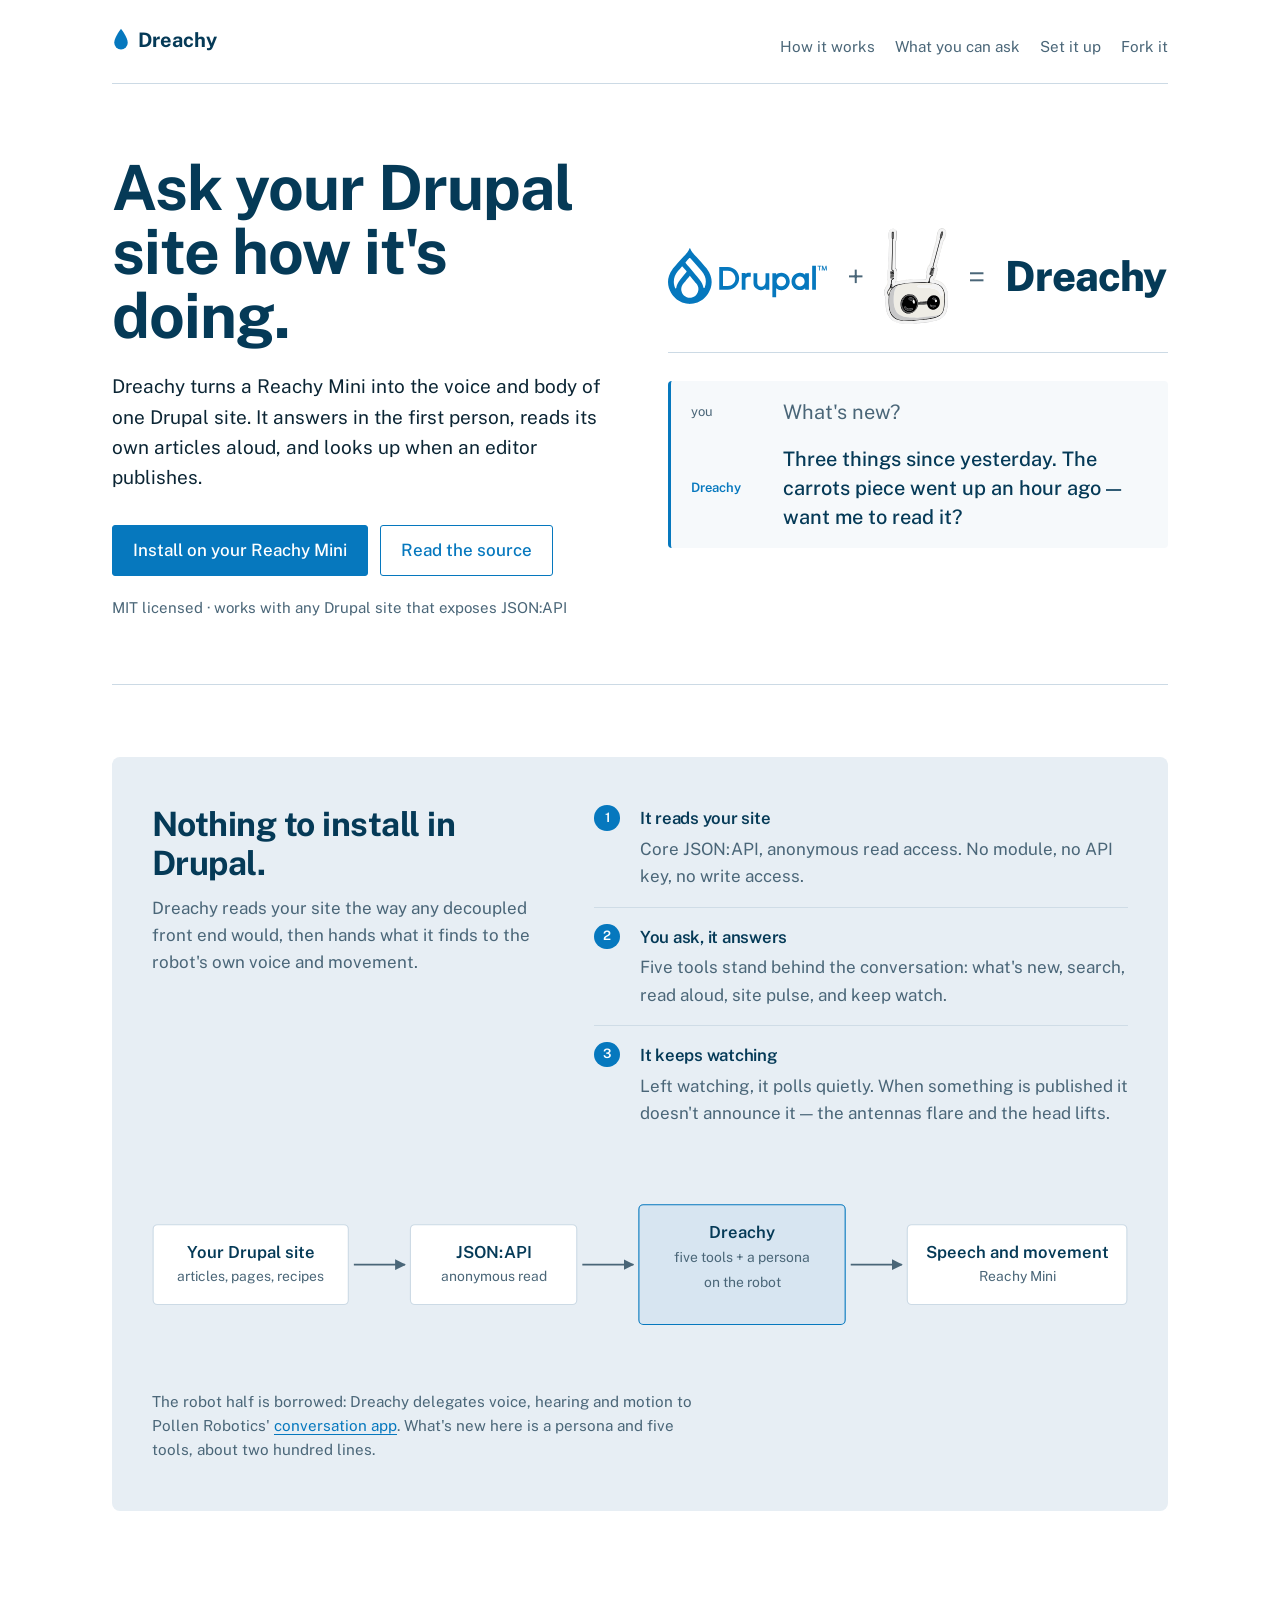
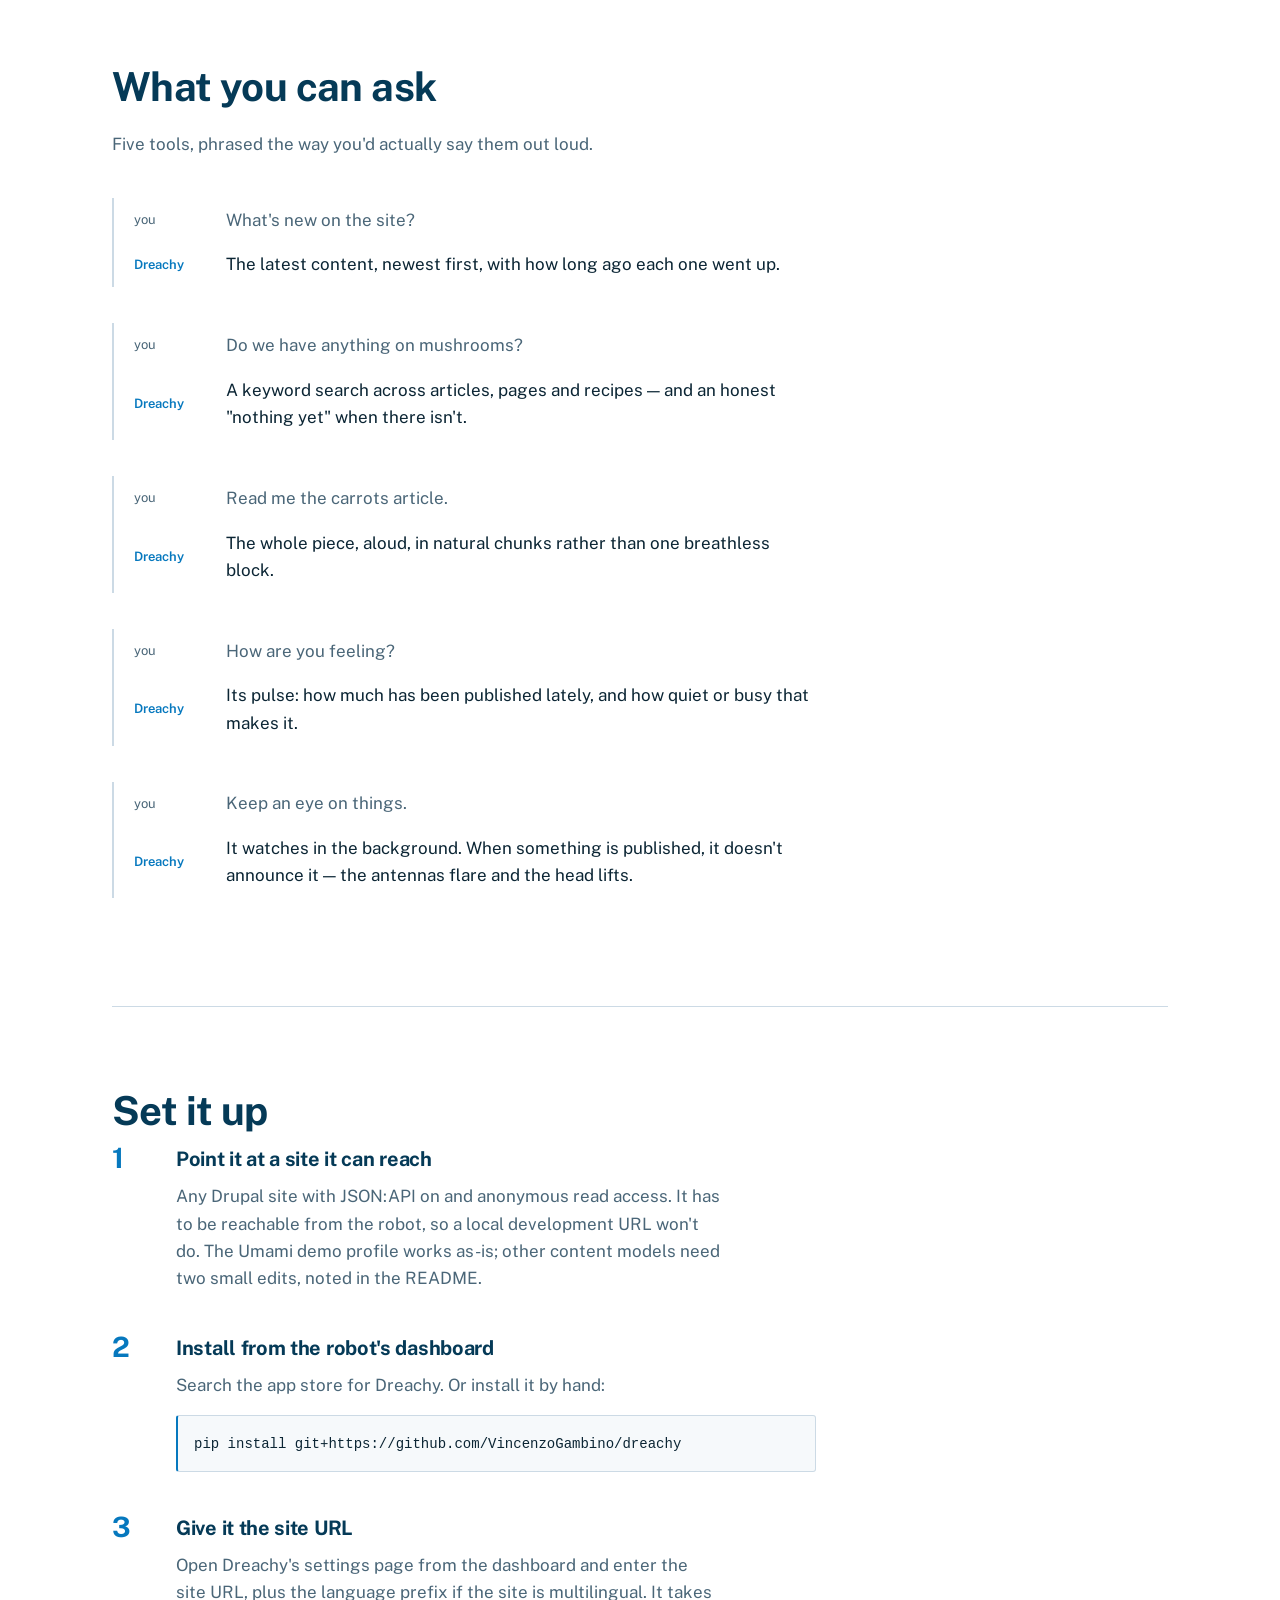
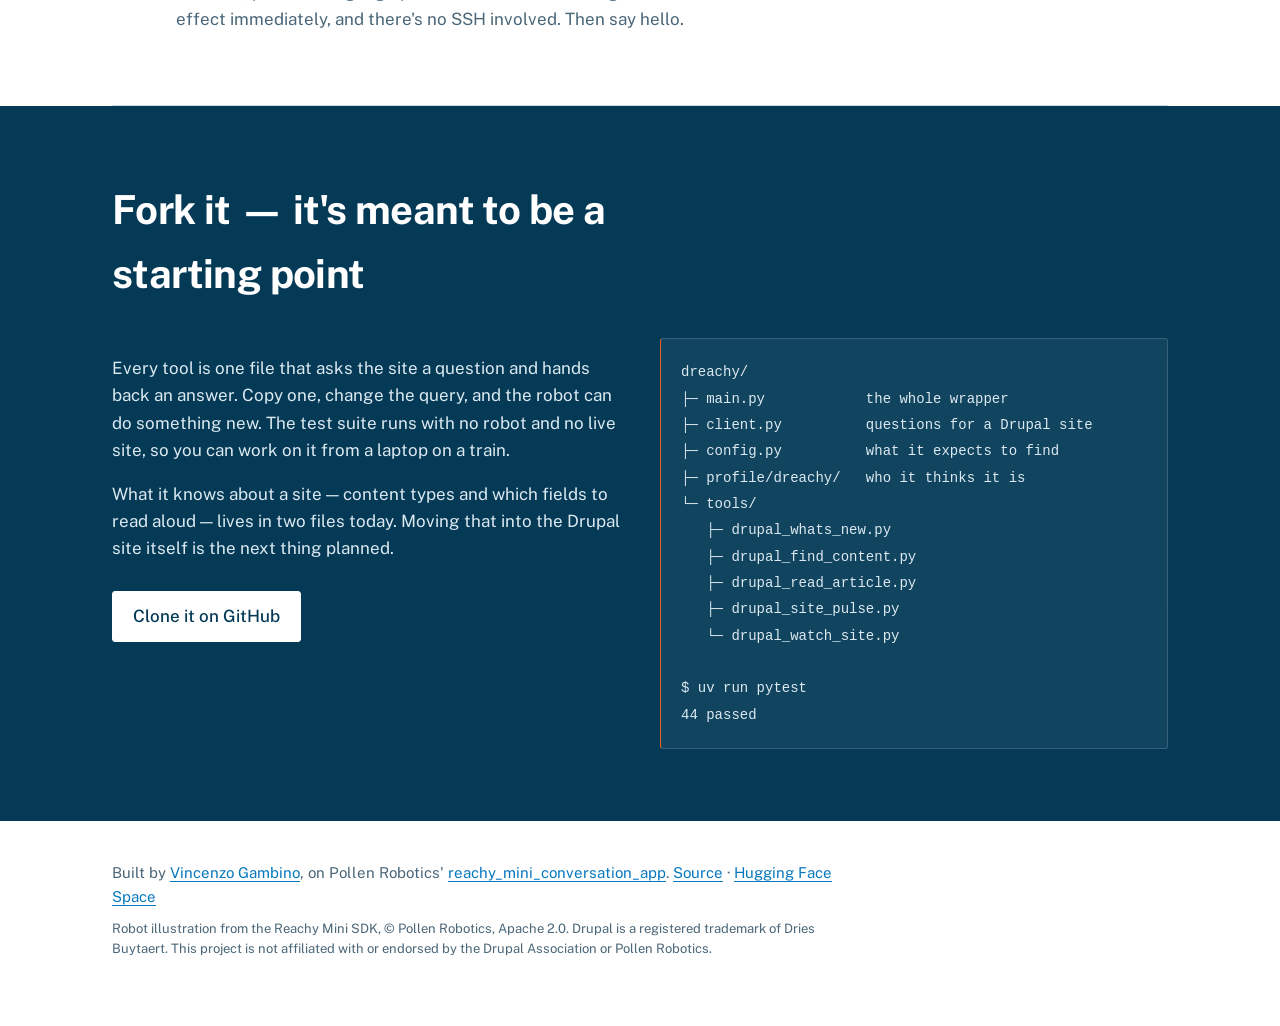
==== commit 1f77459c: "docs: hero layout and typography pass on the landing page Headline and calls to action on the left, " ====
--- a/index.html
+++ b/index.html
@@ -10,7 +10,7 @@
 	<link rel="preconnect" href="https://fonts.googleapis.com">
 	<link rel="preconnect" href="https://fonts.gstatic.com" crossorigin>
 	<link
-		href="https://fonts.googleapis.com/css2?family=Fraunces:opsz,wght@9..144,400;9..144,600;9..144,700&family=Public+Sans:wght@400;500;600&display=swap"
+		href="https://fonts.googleapis.com/css2?family=Public+Sans:wght@400;500;600;700;800&display=swap"
 		rel="stylesheet">
 	<link rel="icon"
 		href="data:image/svg+xml,%3Csvg xmlns='http://www.w3.org/2000/svg' viewBox='0 0 24 32'%3E%3Cpath fill='%230678be' d='M12 1C12 1 3 12.4 3 19.6A9 9 0 0 0 21 19.6C21 12.4 12 1 12 1Z'/%3E%3C/svg%3E" />
@@ -52,8 +52,8 @@
 				<p class="fineprint">MIT licensed · works with any Drupal site that exposes JSON:API</p>
 			</div>
 
-			<aside class="hero-panel">
-				<div class="equation">
+			<div class="hero-panel">
+				<div class="hero-mark">
 					<div class="equation-row">
 						<div class="term">
 							<img class="lockup" src="assets/drupal-logo.svg" alt="The Drupal logo" width="150"
@@ -61,7 +61,8 @@
 						</div>
 						<span class="operator" aria-hidden="true">+</span>
 						<div class="term">
-							<img src="assets/reachy-mini-head.svg" alt="A Reachy Mini robot" width="96" height="96" />
+							<img src="assets/reachy-mini-head.svg" alt="A Reachy Mini robot" width="96"
+								height="96" />
 						</div>
 						<span class="operator" aria-hidden="true">=</span>
 						<div class="term result">
@@ -72,10 +73,10 @@
 
 				<div class="exchange hero-exchange">
 					<p class="turn you"><span class="who">you</span><span class="said">What's new?</span></p>
-					<p class="turn it reveal"><span class="who">it</span><span class="said">Three things since
+					<p class="turn it reveal"><span class="who">Dreachy</span><span class="said">Three things since
 							yesterday. The carrots piece went up an hour ago — want me to read it?</span></p>
 				</div>
-			</aside>
+			</div>
 		</section>
 
 		<section id="how" class="panel">
@@ -166,33 +167,33 @@
 
 			<div class="exchange">
 				<p class="turn you"><span class="who">you</span><span class="said">What's new on the site?</span></p>
-				<p class="turn it"><span class="who">it</span><span class="said">The latest content, newest first,
+				<p class="turn it"><span class="who">Dreachy</span><span class="said">The latest content, newest first,
 						with how long ago each one went up.</span></p>
 			</div>
 
 			<div class="exchange">
 				<p class="turn you"><span class="who">you</span><span class="said">Do we have anything on
 						mushrooms?</span></p>
-				<p class="turn it"><span class="who">it</span><span class="said">A keyword search across articles,
+				<p class="turn it"><span class="who">Dreachy</span><span class="said">A keyword search across articles,
 						pages and recipes — and an honest "nothing yet" when there isn't.</span></p>
 			</div>
 
 			<div class="exchange">
 				<p class="turn you"><span class="who">you</span><span class="said">Read me the carrots
 						article.</span></p>
-				<p class="turn it"><span class="who">it</span><span class="said">The whole piece, aloud, in natural
+				<p class="turn it"><span class="who">Dreachy</span><span class="said">The whole piece, aloud, in natural
 						chunks rather than one breathless block.</span></p>
 			</div>
 
 			<div class="exchange">
 				<p class="turn you"><span class="who">you</span><span class="said">How are you feeling?</span></p>
-				<p class="turn it"><span class="who">it</span><span class="said">Its pulse: how much has been
+				<p class="turn it"><span class="who">Dreachy</span><span class="said">Its pulse: how much has been
 						published lately, and how quiet or busy that makes it.</span></p>
 			</div>
 
 			<div class="exchange">
 				<p class="turn you"><span class="who">you</span><span class="said">Keep an eye on things.</span></p>
-				<p class="turn it"><span class="who">it</span><span class="said">It watches in the background. When
+				<p class="turn it"><span class="who">Dreachy</span><span class="said">It watches in the background. When
 						something is published, it doesn't announce it — the antennas flare and the head
 						lifts.</span></p>
 			</div>
--- a/style.css
+++ b/style.css
@@ -34,8 +34,8 @@
 h1,
 h2,
 h3 {
-	font-family: Fraunces, Georgia, serif;
-	font-weight: 600;
+	font-family: "Public Sans", system-ui, sans-serif;
+	font-weight: 700;
 	color: var(--navy);
 	letter-spacing: -0.015em;
 	margin: 0;
@@ -87,7 +87,7 @@
 	display: inline-flex;
 	align-items: center;
 	gap: 0.5rem;
-	font-family: Fraunces, Georgia, serif;
+	font-family: "Public Sans", system-ui, sans-serif;
 	font-size: 1.25rem;
 	font-weight: 700;
 	color: var(--navy);
@@ -147,19 +147,21 @@
 /* --- hero ------------------------------------------------------------ */
 
 .hero {
-	padding-top: 4.5rem;
+	padding: 4.5rem 0 4rem;
+	border-bottom: 1px solid var(--rule);
 	display: grid;
 	grid-template-columns: minmax(0, 1fr) minmax(0, 1fr);
 	gap: 3.5rem;
 	align-items: center;
 }
 
+.hero-mark {
+	padding-bottom: 1.75rem;
+	border-bottom: 1px solid var(--rule);
+}
+
 /* The marks lead; the headline follows. DOM order keeps the h1 first for
    screen readers and search engines. */
-.hero-panel {
-	order: -1;
-}
-
 .hero-panel {
 	padding: 0;
 }
@@ -191,9 +193,13 @@
 }
 
 .hero-exchange {
-	margin: 1.25rem 0 0.5rem;
-	border-left-color: var(--blue);
+	margin: 1.75rem 0 0;
 	max-width: none;
+	background: #f6f9fb;
+	border: 0;
+	border-left: 3px solid var(--blue);
+	border-radius: 4px;
+	padding: 0.5rem 1rem 0.5rem 0;
 }
 
 .turn {
@@ -204,7 +210,7 @@
 }
 
 .who {
-	flex: 0 0 3.25rem;
+	flex: 0 0 4.5rem;
 	display: inline-flex;
 	align-items: center;
 	gap: 0.3rem;
@@ -232,7 +238,7 @@
 }
 
 .hero-exchange .turn.it .said {
-	font-family: Fraunces, Georgia, serif;
+	font-weight: 500;
 	color: var(--navy);
 }
 
@@ -240,14 +246,13 @@
 
 .equation {
 	margin: 0;
-	padding: 0 0 1.5rem;
-	border-bottom: 1px solid var(--rule);
+	padding: 0;
 }
 
 .equation-row {
 	display: flex;
 	align-items: center;
-	justify-content: center;
+	justify-content: flex-start;
 	gap: clamp(0.6rem, 2vw, 1.25rem);
 }
 
@@ -261,14 +266,14 @@
 }
 
 .term img {
-	height: 5.25rem;
+	height: 6rem;
 	width: auto;
 }
 
 /* The Drupal lockup is wide, not square — match its cap height to the
    robot's rather than its bounding box. */
 .term img.lockup {
-	height: 3.1rem;
+	height: 3.6rem;
 }
 
 .term figcaption {
@@ -278,18 +283,20 @@
 }
 
 .operator {
-	font-family: Fraunces, Georgia, serif;
-	font-size: 1.9rem;
+	font-family: "Public Sans", system-ui, sans-serif;
+	font-size: 2rem;
+	font-weight: 300;
 	color: var(--muted);
 }
 
 .result-mark {
 	display: flex;
 	align-items: center;
-	height: 5.25rem;
-	font-family: Fraunces, Georgia, serif;
-	font-size: 2.35rem;
-	font-weight: 700;
+	height: 6rem;
+	font-family: "Public Sans", system-ui, sans-serif;
+	font-size: 2.6rem;
+	font-weight: 800;
+	letter-spacing: -0.02em;
 	color: var(--navy);
 }
 
@@ -391,7 +398,6 @@
 
 .numbered h3 {
 	font-size: 1.05rem;
-	font-family: "Public Sans", system-ui, sans-serif;
 	font-weight: 600;
 }
 
@@ -413,7 +419,7 @@
 }
 
 .flow .node rect {
-	fill: #f7fafc;
+	fill: #fff;
 	stroke: var(--rule);
 }
 
@@ -478,7 +484,8 @@
 .steps li::before {
 	content: counter(step);
 	grid-row: span 2;
-	font-family: Fraunces, Georgia, serif;
+	font-family: "Public Sans", system-ui, sans-serif;
+	font-weight: 700;
 	font-size: 1.75rem;
 	color: var(--blue);
 	line-height: 1.1;
@@ -653,7 +660,7 @@
 	}
 
 	.who {
-		flex-basis: 2.25rem;
+		flex-basis: 4rem;
 	}
 
 	.fork-grid {
@@ -661,21 +668,26 @@
 	}
 
 	.hero {
+		gap: 2rem;
+		padding-top: 2.5rem;
+		padding-bottom: 2.5rem;
+	}
+
+	.hero {
 		grid-template-columns: minmax(0, 1fr);
-		gap: 2.25rem;
 	}
 
 	.term img {
-		height: 3.4rem;
+		height: 3.6rem;
 	}
 
 	.term img.lockup {
-		height: 2rem;
+		height: 2.1rem;
 	}
 
 	.result-mark {
-		height: 3.4rem;
-		font-size: 1.5rem;
+		height: 3.6rem;
+		font-size: 1.6rem;
 	}
 
 	.panel {
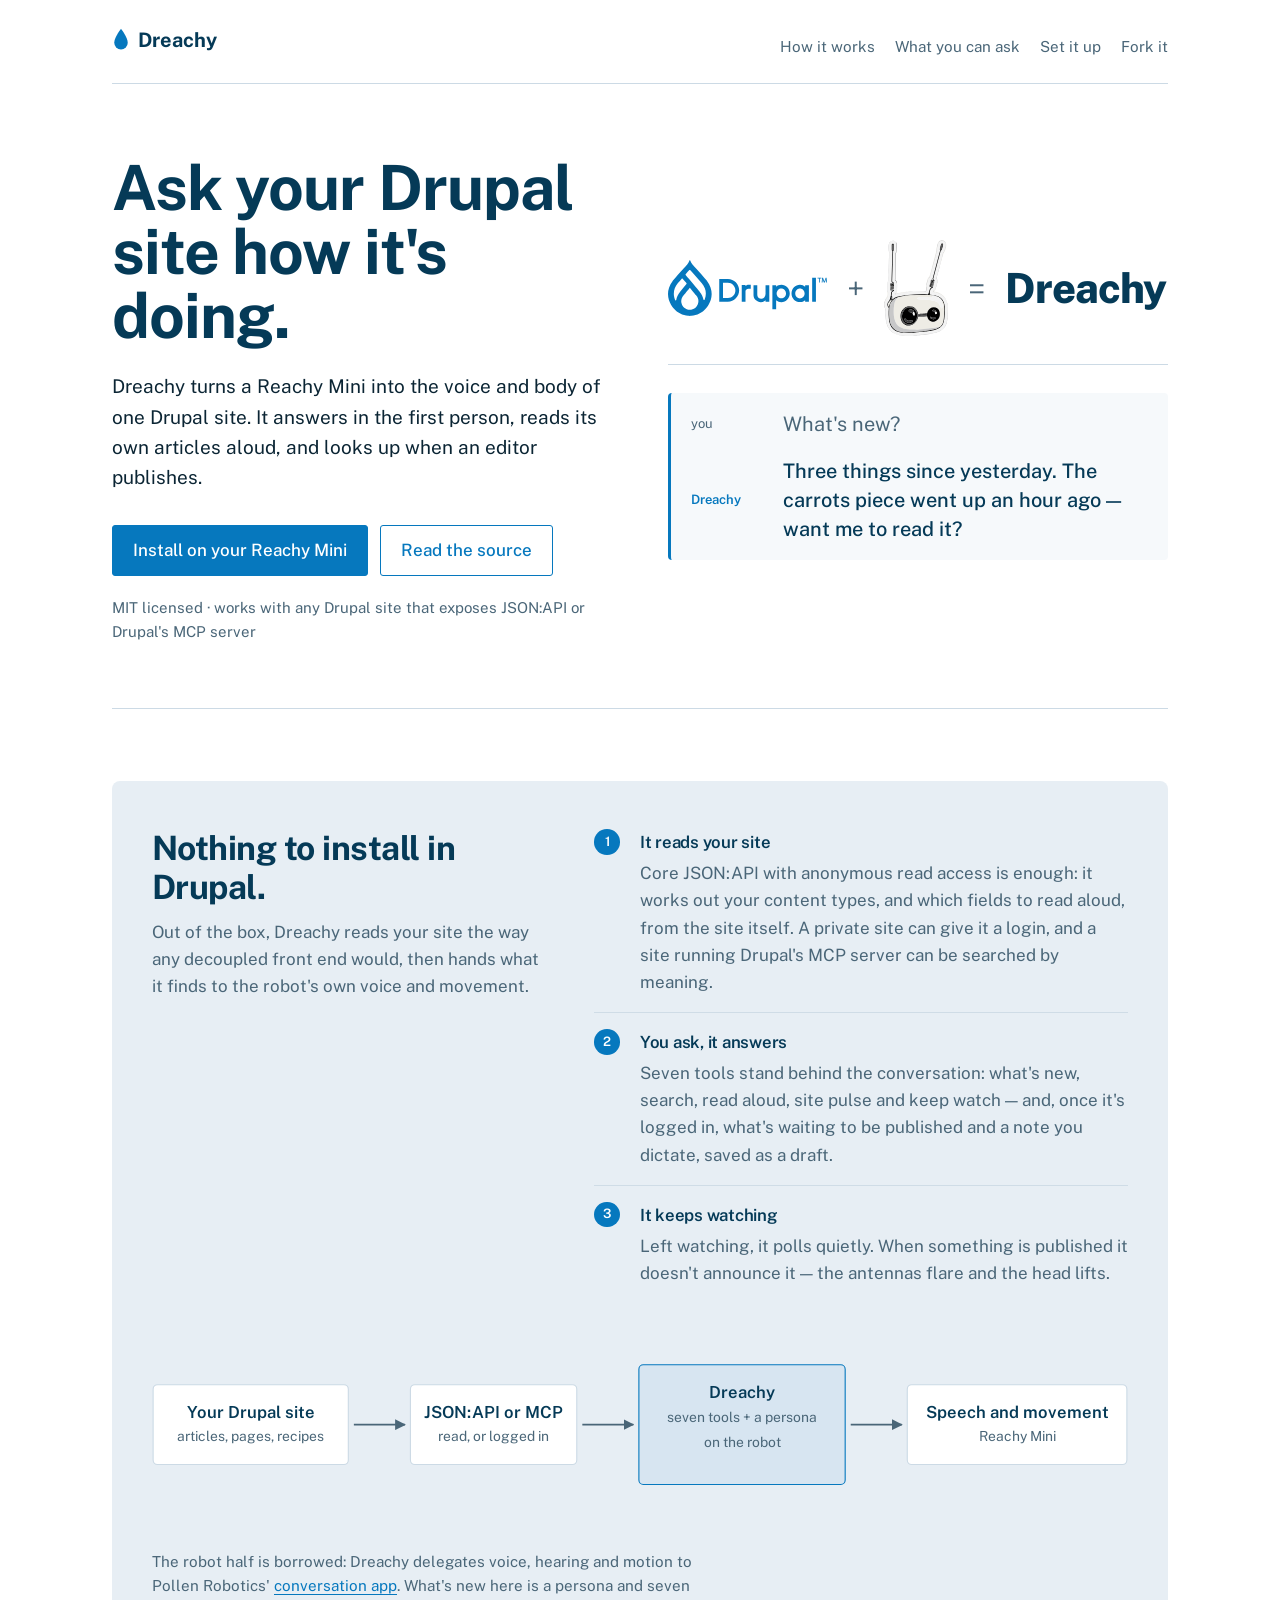
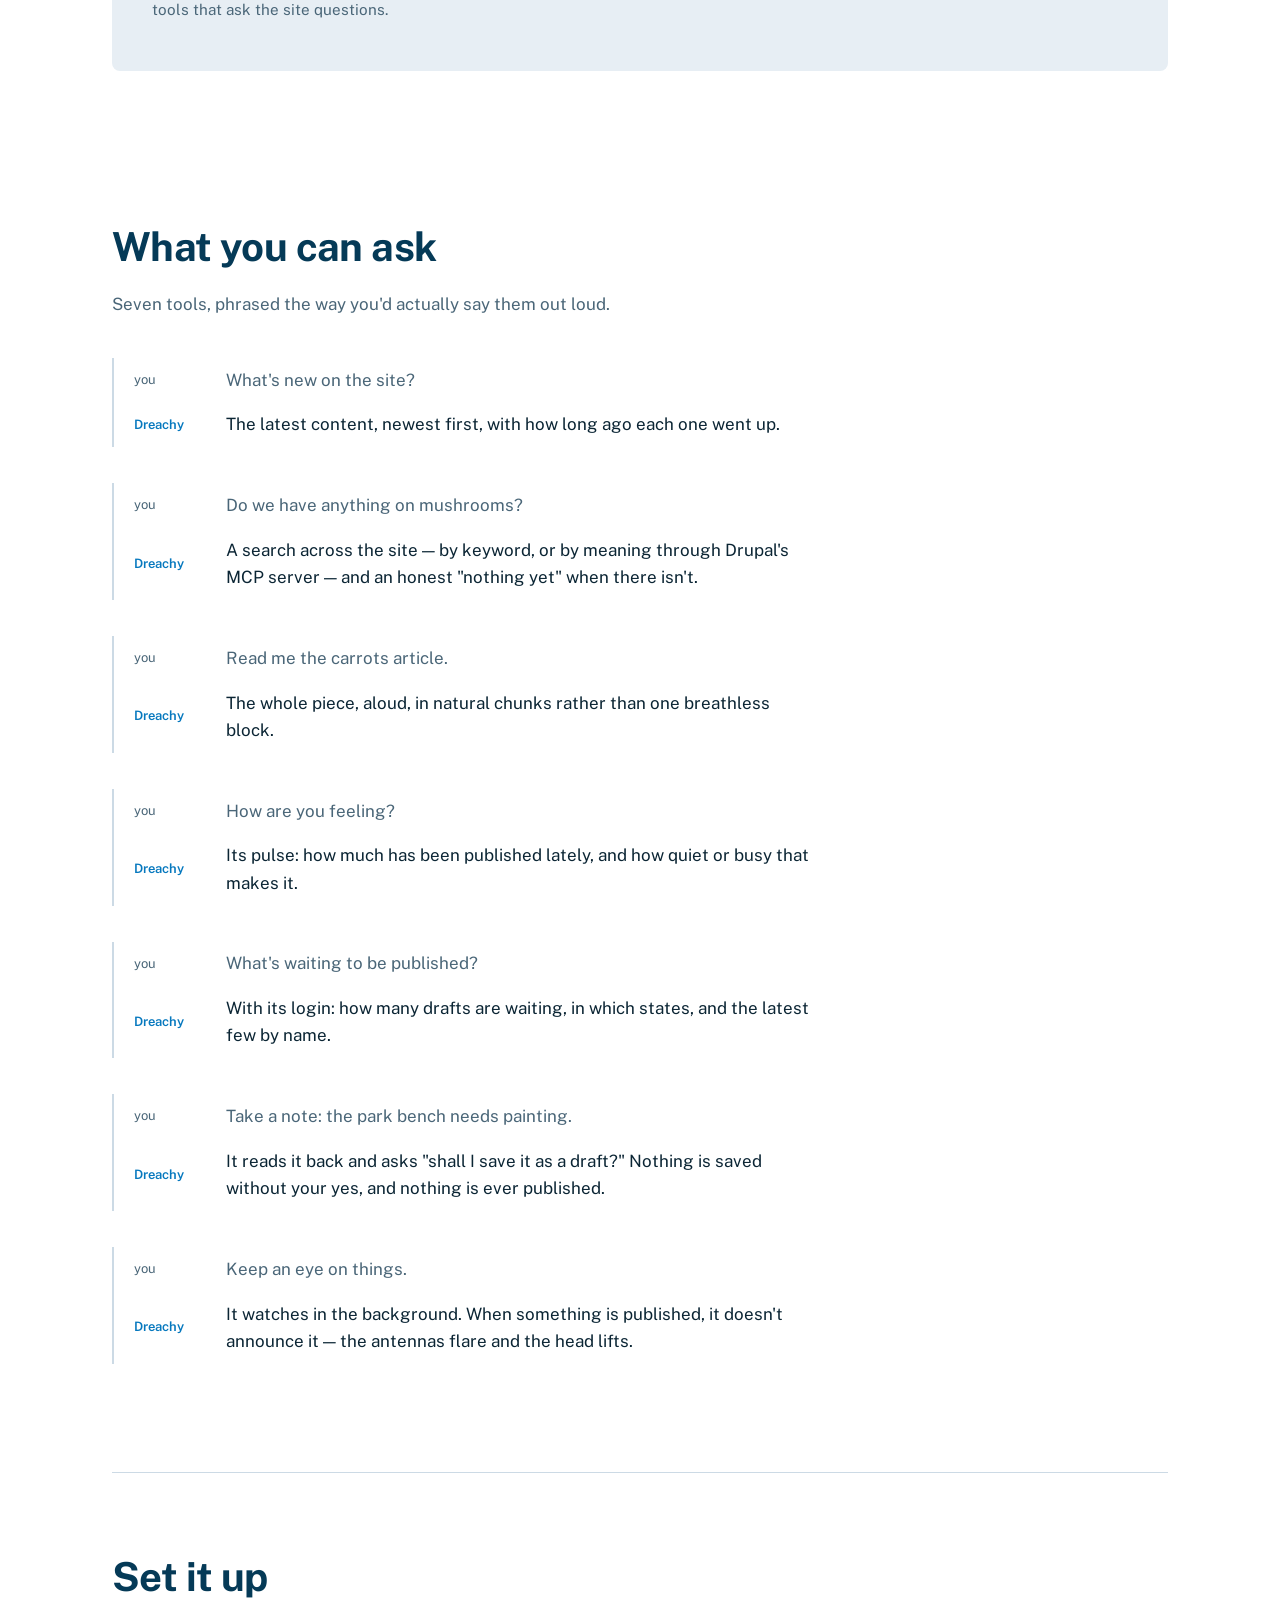
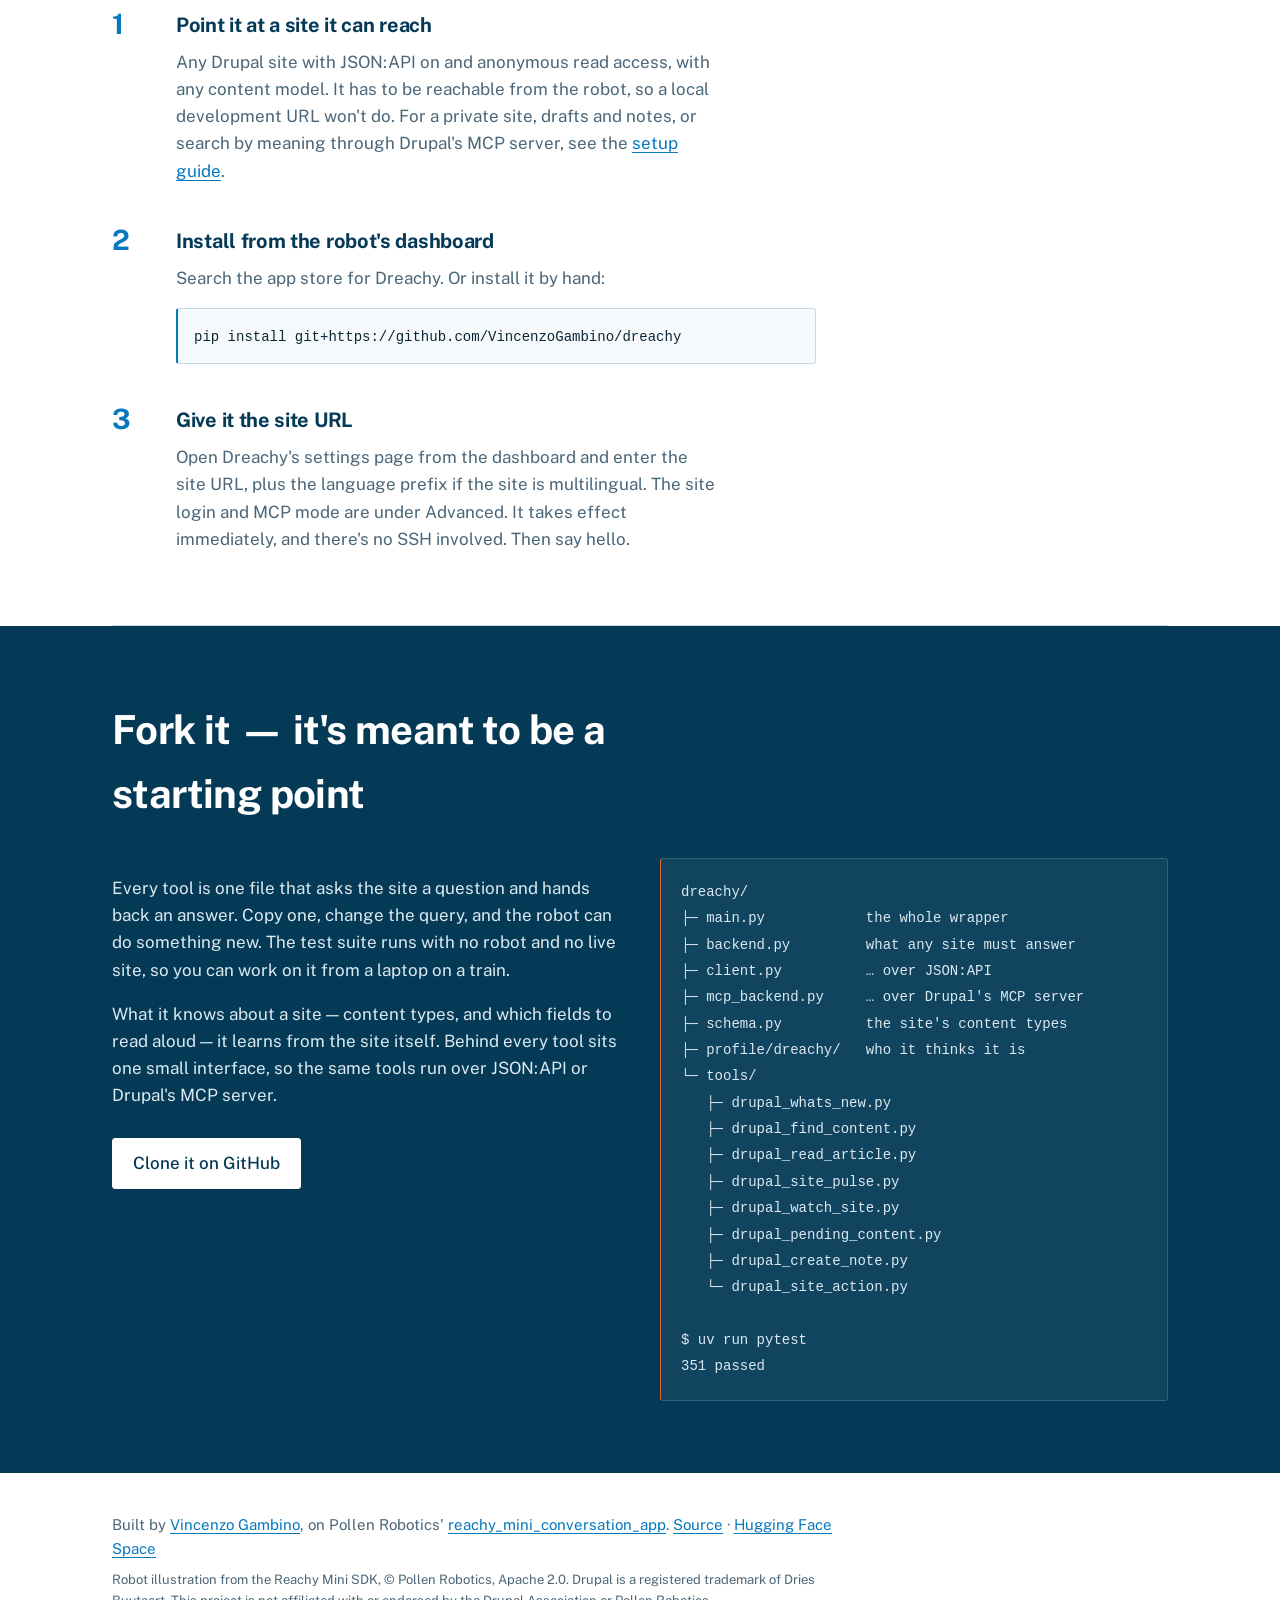
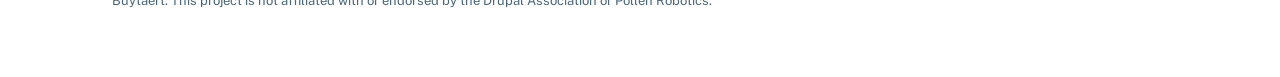
==== commit 08ec12f7: "docs: landing page for 0.2.0; release 0.2.1 Seven tools, content types from the site, the optional l" ====
--- a/index.html
+++ b/index.html
@@ -6,7 +6,7 @@
 	<meta name="viewport" content="width=device-width, initial-scale=1" />
 	<title>Dreachy — ask your Drupal site how it's doing</title>
 	<meta name="description"
-		content="Dreachy gives a Drupal site a voice and a body on a Reachy Mini robot: ask what's new, have an article read aloud, and watch it react the moment something is published." />
+		content="Dreachy gives a Drupal site a voice and a body on a Reachy Mini robot: ask what's new, search the site, have an article read aloud, dictate a draft, and watch it react the moment something is published." />
 	<link rel="preconnect" href="https://fonts.googleapis.com">
 	<link rel="preconnect" href="https://fonts.gstatic.com" crossorigin>
 	<link
@@ -45,11 +45,11 @@
 				</p>
 
 				<div class="actions">
-					<a class="button primary" href="https://huggingface.co/spaces/VincenzoGambino/dreachy">Install on
+					<a class="button primary" href="https://huggingface.co/spaces/VincenzoGambino/dreachy" target="_blank" rel="noopener">Install on
 						your Reachy Mini</a>
-					<a class="button" href="https://github.com/VincenzoGambino/dreachy">Read the source</a>
-				</div>
-				<p class="fineprint">MIT licensed · works with any Drupal site that exposes JSON:API</p>
+					<a class="button" href="https://github.com/VincenzoGambino/dreachy" target="_blank" rel="noopener">Read the source</a>
+				</div>
+				<p class="fineprint">MIT licensed · works with any Drupal site that exposes JSON:API or Drupal's MCP server</p>
 			</div>
 
 			<div class="hero-panel">
@@ -84,20 +84,23 @@
 				<div class="panel-lead">
 					<h2>Nothing to install in Drupal.</h2>
 					<p class="intro">
-						Dreachy reads your site the way any decoupled front end would, then hands what it finds to
-						the robot's own voice and movement.
+						Out of the box, Dreachy reads your site the way any decoupled front end would, then hands
+						what it finds to the robot's own voice and movement.
 					</p>
 				</div>
 
 				<ol class="numbered">
 					<li>
 						<h3>It reads your site</h3>
-						<p>Core JSON:API, anonymous read access. No module, no API key, no write access.</p>
+						<p>Core JSON:API with anonymous read access is enough: it works out your content types, and
+							which fields to read aloud, from the site itself. A private site can give it a login, and a
+							site running Drupal's MCP server can be searched by meaning.</p>
 					</li>
 					<li>
 						<h3>You ask, it answers</h3>
-						<p>Five tools stand behind the conversation: what's new, search, read aloud, site pulse,
-							and keep watch.</p>
+						<p>Seven tools stand behind the conversation: what's new, search, read aloud, site pulse
+							and keep watch — and, once it's logged in, what's waiting to be published and a note you
+							dictate, saved as a draft.</p>
 					</li>
 					<li>
 						<h3>It keeps watching</h3>
@@ -109,7 +112,7 @@
 
 			<figure class="flow">
 				<svg viewBox="0 0 880 150" role="img"
-					aria-label="A Drupal site is read over JSON:API by five Dreachy tools, which drive the robot's speech and movement.">
+					aria-label="A Drupal site is read over JSON:API or its MCP server by seven Dreachy tools, which drive the robot's speech and movement.">
 					<defs>
 						<marker id="arrow" viewBox="0 0 10 10" refX="9" refY="5" markerWidth="7" markerHeight="7"
 							orient="auto-start-reverse">
@@ -126,15 +129,15 @@
 
 					<g class="node">
 						<rect x="233" y="34" width="150" height="72" rx="4" />
-						<text x="308" y="64">JSON:API</text>
-						<text x="308" y="85" class="sub">anonymous read</text>
+						<text x="308" y="64">JSON:API or MCP</text>
+						<text x="308" y="85" class="sub">read, or logged in</text>
 					</g>
 					<line x1="388" y1="70" x2="434" y2="70" marker-end="url(#arrow)" />
 
 					<g class="node accent">
 						<rect x="439" y="16" width="186" height="108" rx="4" />
 						<text x="532" y="46">Dreachy</text>
-						<text x="532" y="68" class="sub">five tools + a persona</text>
+						<text x="532" y="68" class="sub">seven tools + a persona</text>
 						<text x="532" y="90" class="sub">on the robot</text>
 					</g>
 					<line x1="630" y1="70" x2="676" y2="70" marker-end="url(#arrow)" />
@@ -148,22 +151,22 @@
 
 				<ol class="flow-stack">
 					<li><strong>Your Drupal site</strong><span>articles, pages, recipes</span></li>
-					<li><strong>JSON:API</strong><span>anonymous read</span></li>
-					<li class="accent"><strong>Dreachy</strong><span>five tools + a persona, on the robot</span></li>
+					<li><strong>JSON:API or MCP</strong><span>read, or logged in</span></li>
+					<li class="accent"><strong>Dreachy</strong><span>seven tools + a persona, on the robot</span></li>
 					<li><strong>Speech and movement</strong><span>Reachy Mini</span></li>
 				</ol>
 
 				<figcaption>
 					The robot half is borrowed: Dreachy delegates voice, hearing and motion to Pollen Robotics'
-					<a href="https://github.com/pollen-robotics/reachy_mini_conversation_app">conversation app</a>.
-					What's new here is a persona and five tools, about two hundred lines.
+					<a href="https://github.com/pollen-robotics/reachy_mini_conversation_app" target="_blank" rel="noopener">conversation app</a>.
+					What's new here is a persona and seven tools that ask the site questions.
 				</figcaption>
 			</figure>
 		</section>
 
 		<section id="ask">
 			<h2>What you can ask</h2>
-			<p class="intro">Five tools, phrased the way you'd actually say them out loud.</p>
+			<p class="intro">Seven tools, phrased the way you'd actually say them out loud.</p>
 
 			<div class="exchange">
 				<p class="turn you"><span class="who">you</span><span class="said">What's new on the site?</span></p>
@@ -174,8 +177,9 @@
 			<div class="exchange">
 				<p class="turn you"><span class="who">you</span><span class="said">Do we have anything on
 						mushrooms?</span></p>
-				<p class="turn it"><span class="who">Dreachy</span><span class="said">A keyword search across articles,
-						pages and recipes — and an honest "nothing yet" when there isn't.</span></p>
+				<p class="turn it"><span class="who">Dreachy</span><span class="said">A search across the site — by
+						keyword, or by meaning through Drupal's MCP server — and an honest "nothing yet" when there
+						isn't.</span></p>
 			</div>
 
 			<div class="exchange">
@@ -189,6 +193,21 @@
 				<p class="turn you"><span class="who">you</span><span class="said">How are you feeling?</span></p>
 				<p class="turn it"><span class="who">Dreachy</span><span class="said">Its pulse: how much has been
 						published lately, and how quiet or busy that makes it.</span></p>
+			</div>
+
+			<div class="exchange">
+				<p class="turn you"><span class="who">you</span><span class="said">What's waiting to be
+						published?</span></p>
+				<p class="turn it"><span class="who">Dreachy</span><span class="said">With its login: how many drafts are
+						waiting, in which states, and the latest few by name.</span></p>
+			</div>
+
+			<div class="exchange">
+				<p class="turn you"><span class="who">you</span><span class="said">Take a note: the park bench needs
+						painting.</span></p>
+				<p class="turn it"><span class="who">Dreachy</span><span class="said">It reads it back and asks "shall I
+						save it as a draft?" Nothing is saved without your yes, and nothing is ever
+						published.</span></p>
 			</div>
 
 			<div class="exchange">
@@ -205,9 +224,10 @@
 				<li>
 					<h3>Point it at a site it can reach</h3>
 					<p>
-						Any Drupal site with JSON:API on and anonymous read access. It has to be reachable from
-						the robot, so a local development URL won't do. The Umami demo profile works as-is; other
-						content models need two small edits, noted in the README.
+						Any Drupal site with JSON:API on and anonymous read access, with any content model. It has
+						to be reachable from the robot, so a local development URL won't do. For a private site,
+						drafts and notes, or search by meaning through Drupal's MCP server, see the
+						<a href="https://github.com/VincenzoGambino/dreachy/blob/main/docs/drupal-setup.md" target="_blank" rel="noopener">setup guide</a>.
 					</p>
 				</li>
 				<li>
@@ -221,8 +241,8 @@
 					<h3>Give it the site URL</h3>
 					<p>
 						Open Dreachy's settings page from the dashboard and enter the site URL, plus the language
-						prefix if the site is multilingual. It takes effect immediately, and there's no SSH
-						involved. Then say hello.
+						prefix if the site is multilingual. The site login and MCP mode are under Advanced. It
+						takes effect immediately, and there's no SSH involved. Then say hello.
 					</p>
 				</li>
 			</ol>
@@ -238,38 +258,44 @@
 						no live site, so you can work on it from a laptop on a train.
 					</p>
 					<p>
-						What it knows about a site — content types and which fields to read aloud — lives in two
-						files today. Moving that into the Drupal site itself is the next thing planned.
+						What it knows about a site — content types, and which fields to read aloud — it learns from
+						the site itself. Behind every tool sits one small interface, so the same tools run over
+						JSON:API or Drupal's MCP server.
 					</p>
 					<p class="fork-actions">
-						<a class="button primary" href="https://github.com/VincenzoGambino/dreachy">Clone it on
+						<a class="button primary" href="https://github.com/VincenzoGambino/dreachy" target="_blank" rel="noopener">Clone it on
 							GitHub</a>
 					</p>
 				</div>
 				<pre class="tree"><code>dreachy/
 ├─ main.py            the whole wrapper
-├─ client.py          questions for a Drupal site
-├─ config.py          what it expects to find
+├─ backend.py         what any site must answer
+├─ client.py          … over JSON:API
+├─ mcp_backend.py     … over Drupal's MCP server
+├─ schema.py          the site's content types
 ├─ profile/dreachy/   who it thinks it is
 └─ tools/
    ├─ drupal_whats_new.py
    ├─ drupal_find_content.py
    ├─ drupal_read_article.py
    ├─ drupal_site_pulse.py
-   └─ drupal_watch_site.py
+   ├─ drupal_watch_site.py
+   ├─ drupal_pending_content.py
+   ├─ drupal_create_note.py
+   └─ drupal_site_action.py
 
 $ uv run pytest
-44 passed</code></pre>
+351 passed</code></pre>
 			</div>
 		</section>
 	</main>
 
 	<footer class="colophon">
 		<p>
-			Built by <a href="https://www.gambinovincenzo.com/">Vincenzo Gambino</a>, on Pollen Robotics'
-			<a href="https://github.com/pollen-robotics/reachy_mini_conversation_app">reachy_mini_conversation_app</a>.
-			<a href="https://github.com/VincenzoGambino/dreachy">Source</a> ·
-			<a href="https://huggingface.co/spaces/VincenzoGambino/dreachy">Hugging Face Space</a>
+			Built by <a href="https://www.gambinovincenzo.com/" target="_blank" rel="noopener">Vincenzo Gambino</a>, on Pollen Robotics'
+			<a href="https://github.com/pollen-robotics/reachy_mini_conversation_app" target="_blank" rel="noopener">reachy_mini_conversation_app</a>.
+			<a href="https://github.com/VincenzoGambino/dreachy" target="_blank" rel="noopener">Source</a> ·
+			<a href="https://huggingface.co/spaces/VincenzoGambino/dreachy" target="_blank" rel="noopener">Hugging Face Space</a>
 		</p>
 		<p class="legal">
 			Robot illustration from the Reachy Mini SDK, © Pollen Robotics, Apache 2.0.
